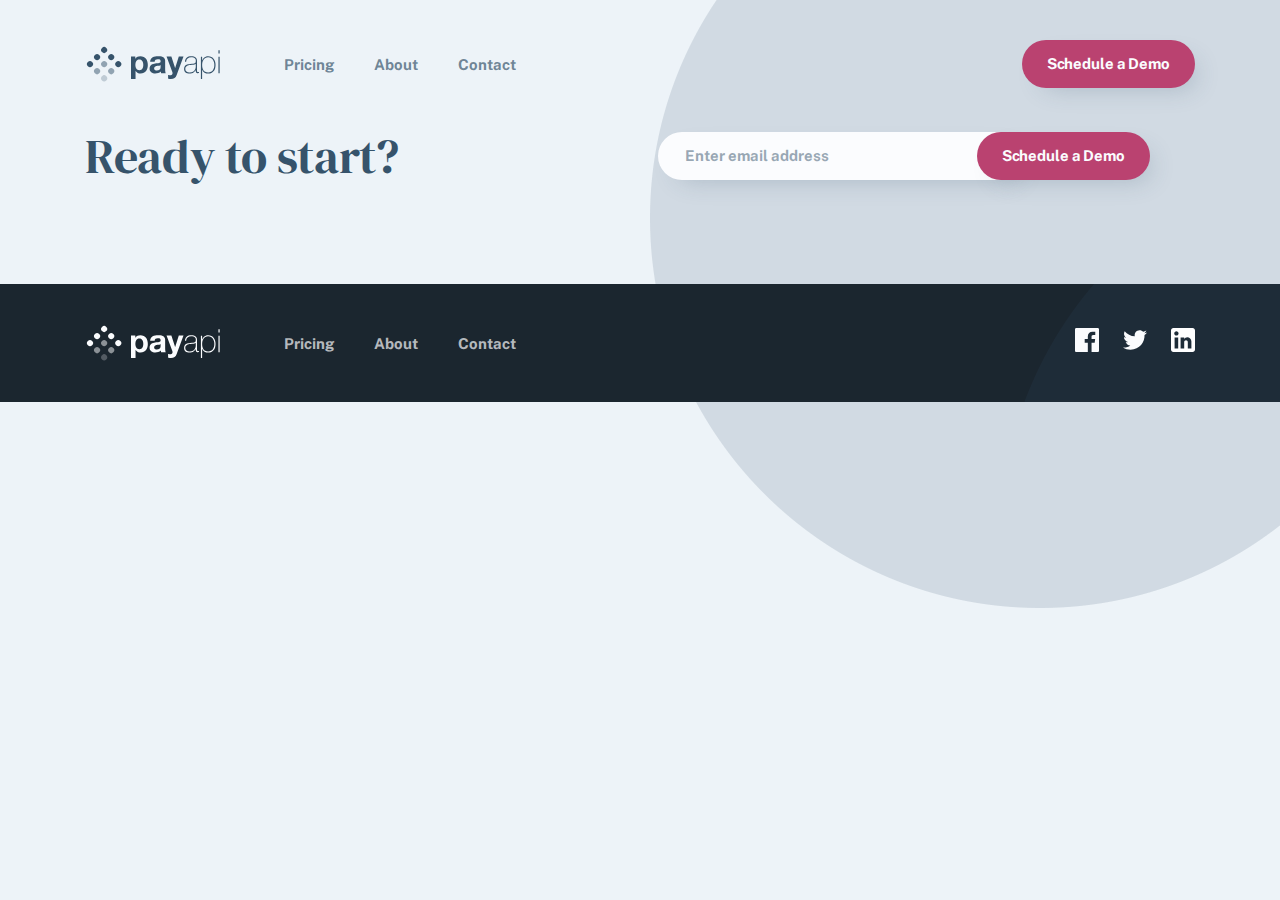
==== contact.html @ 29bf2fbb "add about page" ====
<!DOCTYPE html>
<html lang="en">
<head>
  <meta charset="UTF-8">
  <meta http-equiv="X-UA-Compatible" content="IE=edge">
  <meta name="viewport" content="width=device-width, initial-scale=1.0">
  <title>Payapi</title>
  <link rel="stylesheet" href="./css/main.min.css">
</head>
<body>
  <h1 class="visually-hidden">Payapi</h1>
  <!-- site header -->
  <header class="header">
    <div class="container">
      <div class="header__inner">

        <div class="logo-nav">
          <a class="logo" href="./index.html" target="_blank">
            <img class="logo__img" src="./img/logo.svg" alt="Site logo" width="135" height="38">
          </a>

          <nav class="nav">
            <ul class="nav__list">
              <li class="nav__item">
                <a class="nav__link" href="./pricing.html" target="_blank">Pricing</a>
              </li>
              <li class="nav__item">
                <a class="nav__link" href="./about.html" target="_blank">About</a>
              </li>
              <li class="nav__item">
                <a class="nav__link" href="./contact.html" target="_blank">Contact</a>
              </li>
            </ul>
          </nav>
        </div>

        <button class="header__btn btn" type="button">Schedule a Demo</button>
        <button class="header__gamburger">
          <img class="header__gamburger-img" src="./img/gamburger.svg" alt="Gambueger" width="28" height="17">
        </button>

      </div>
    </div>
  </header>
  <!-- /site header end- -->

  <main>

    <!-- -ready section -->
    <section class="ready">
      <div class="container">
        <div class="ready__inner">
          <h3 class="ready__heading">Ready to start?</h3>

          <form class="form" action="https://echo.htmlacademy.ru" method="post">
            <label class="form__label" for="mail">
              <input class="form__input" type="email" id="mail" name="email" placeholder="Enter email address" required>
            </label>

            <button class="form__btn btn" type="submit">Schedule a Demo</button>
          </form>
        </div>
      </div>
    </section>
    <!-- /ready section end -->
  </main>

  <!-- site footer -->
  <footer class="footer">
    <div class="container">
      <div class="footer__inner">

        <div class="footer__logo-nav logo-nav">
          <a class="logo" href="./index.html" target="_blank">
            <img class="footer__logo-img logo__img" src="./img/footer-logo.svg" alt="Site logo" width="135" height="38">
          </a>

          <nav class="footer__nav nav">
            <ul class="footer__nav-list nav__list">
              <li class="nav__item">
                <a class="footer__nav-link nav__link" href="./pricing.html" target="_blank">Pricing</a>
              </li>
              <li class="nav__item">
                <a class="footer__nav-link nav__link" href="./about.html" target="_blank">About</a>
              </li>
              <li class="nav__item">
                <a class="footer__nav-link nav__link" href="./contact.html" target="_blank">Contact</a>
              </li>
            </ul>
          </nav>
        </div>

        <ul class="footer__icon-list">
          <li class="footer__icon-item">
            <a class="footer__icon-link" href="https://www.facebook.com">
              <svg class="footer__icon-img" width="24" height="24" viewBox="0 0 24 24" fill="none" xmlns="http://www.w3.org/2000/svg">
                <path id="share" d="M22.675 0H1.325C0.593 0 0 0.593 0 1.325V22.676C0 23.407 0.593 24 1.325 24H12.82V14.706H9.692V11.084H12.82V8.413C12.82 5.313 14.713 3.625 17.479 3.625C18.804 3.625 19.942 3.724 20.274 3.768V7.008L18.356 7.009C16.852 7.009 16.561 7.724 16.561 8.772V11.085H20.148L19.681 14.707H16.561V24H22.677C23.407 24 24 23.407 24 22.675V1.325C24 0.593 23.407 0 22.675 0Z" fill="#FBFCFE"/>
                </svg>
            </a>
          </li>
          <li class="footer__icon-item">
            <a class="footer__icon-link" href="https://www.twitter.com">
              <svg class="footer__icon-img" width="24" height="20" viewBox="0 0 24 20" fill="none" xmlns="http://www.w3.org/2000/svg">
                <path id="Path" d="M24 2.55705C23.117 2.94905 22.168 3.21305 21.172 3.33205C22.189 2.72305 22.97 1.75805 23.337 0.608047C22.386 1.17205 21.332 1.58205 20.21 1.80305C19.313 0.846047 18.032 0.248047 16.616 0.248047C13.437 0.248047 11.101 3.21405 11.819 6.29305C7.728 6.08805 4.1 4.12805 1.671 1.14905C0.381 3.36205 1.002 6.25705 3.194 7.72305C2.388 7.69705 1.628 7.47605 0.965 7.10705C0.911 9.38805 2.546 11.522 4.914 11.997C4.221 12.185 3.462 12.229 2.69 12.081C3.316 14.037 5.134 15.46 7.29 15.5C5.22 17.123 2.612 17.848 0 17.54C2.179 18.937 4.768 19.752 7.548 19.752C16.69 19.752 21.855 12.031 21.543 5.10605C22.505 4.41105 23.34 3.54405 24 2.55705Z" fill="#FBFCFE"/>
                </svg>
            </a>
          </li>
          <li class="footer__icon-item">
            <a class="footer__icon-link" href="https://www.linkedin.com">
              <svg class="footer__icon-img" width="24" height="24" viewBox="0 0 24 24" fill="none" xmlns="http://www.w3.org/2000/svg">
                <path id="Shape" fill-rule="evenodd" clip-rule="evenodd" d="M2.4 0H21.6C22.92 0 24 1.08 24 2.4V21.6C24 22.92 22.92 24 21.6 24H2.4C1.08 24 0 22.92 0 21.6V2.4C0 1.08 1.08 0 2.4 0ZM3.6 20.4H7.2V9.6H3.6V20.4ZM5.4 7.56C4.2 7.56 3.24 6.6 3.24 5.4C3.24 4.2 4.2 3.24 5.4 3.24C6.6 3.24 7.56 4.2 7.56 5.4C7.56 6.6 6.6 7.56 5.4 7.56ZM16.8 20.4H20.4V13.56C20.4 11.28 18.48 9.36 16.2 9.36C15.12 9.36 13.8 10.08 13.2 11.04V9.6H9.6V20.4H13.2V14.04C13.2 13.08 14.04 12.24 15 12.24C15.96 12.24 16.8 13.08 16.8 14.04V20.4Z" fill="white"/>
                </svg>
            </a>
          </li>
        </ul>
      </div>
    </div>
  </footer>
  <!-- /site footer end -->
</body>
</html>
---- css/main.min.css ----
/*! normalize.css v8.0.1 | MIT License | github.com/necolas/normalize.css */html{line-height:1.15;-webkit-text-size-adjust:100%}body{margin:0}main{display:block}h1{font-size:2em;margin:0.67em 0}hr{-webkit-box-sizing:content-box;box-sizing:content-box;height:0;overflow:visible}pre{font-family:monospace, monospace;font-size:1em}a{background-color:transparent}abbr[title]{border-bottom:none;text-decoration:underline;-webkit-text-decoration:underline dotted;text-decoration:underline dotted}b,strong{font-weight:bolder}code,kbd,samp{font-family:monospace, monospace;font-size:1em}small{font-size:80%}sub,sup{font-size:75%;line-height:0;position:relative;vertical-align:baseline}sub{bottom:-0.25em}sup{top:-0.5em}img{border-style:none}button,input,optgroup,select,textarea{font-family:inherit;font-size:100%;line-height:1.15;margin:0}button,input{overflow:visible}button,select{text-transform:none}button,[type="button"],[type="reset"],[type="submit"]{-webkit-appearance:button}button::-moz-focus-inner,[type="button"]::-moz-focus-inner,[type="reset"]::-moz-focus-inner,[type="submit"]::-moz-focus-inner{border-style:none;padding:0}button:-moz-focusring,[type="button"]:-moz-focusring,[type="reset"]:-moz-focusring,[type="submit"]:-moz-focusring{outline:1px dotted ButtonText}fieldset{padding:0.35em 0.75em 0.625em}legend{-webkit-box-sizing:border-box;box-sizing:border-box;color:inherit;display:table;max-width:100%;padding:0;white-space:normal}progress{vertical-align:baseline}textarea{overflow:auto}[type="checkbox"],[type="radio"]{-webkit-box-sizing:border-box;box-sizing:border-box;padding:0}[type="number"]::-webkit-inner-spin-button,[type="number"]::-webkit-outer-spin-button{height:auto}[type="search"]{-webkit-appearance:textfield;outline-offset:-2px}[type="search"]::-webkit-search-decoration{-webkit-appearance:none}::-webkit-file-upload-button{-webkit-appearance:button;font:inherit}details{display:block}summary{display:list-item}template{display:none}[hidden]{display:none}html{-webkit-box-sizing:border-box;box-sizing:border-box;height:100%;scroll-behavior:smooth}*,*::before,*::after{-webkit-box-sizing:inherit;box-sizing:inherit}body{display:-webkit-box;display:-ms-flexbox;display:flex;-webkit-box-orient:vertical;-webkit-box-direction:normal;-ms-flex-direction:column;flex-direction:column;height:100%;margin:0;padding:0;font-family:"DM Serif Display", sans-serif;font-size:16px;line-height:1.5}img{max-width:100%;height:auto}@font-face{font-family:"DM Serif Display";font-style:normal;font-weight:400;font-display:swap;src:url("../fonts/dm-serif-display-v9-latin-regular.woff2") format("woff2"),url("../fonts/dm-serif-display-v9-latin-regular.woff") format("woff")}@font-face{font-family:"Public Sans";font-style:normal;font-weight:400;font-display:swap;src:url("../fonts/public-sans-v11-latin-regular.woff2") format("woff2"),url("../fonts/public-sans-v11-latin-regular.woff") format("woff")}@font-face{font-family:"Public Sans";font-style:normal;font-weight:700;font-display:swap;src:url("../fonts/public-sans-v11-latin-700.woff2") format("woff2"),url("../fonts/public-sans-v11-latin-700.woff") format("woff")}.container{max-width:1150px;padding-left:20px;padding-right:20px;margin-left:auto;margin-right:auto}.visually-hidden{position:absolute;white-space:nowrap;width:1px;height:1px;overflow:hidden;border:0;padding:0;clip:rect(0 0 0 0);-webkit-clip-path:inset(50%);clip-path:inset(50%);margin:-1px}body{background-image:url("../../img/body-bg.png");background-repeat:no-repeat;background-size:780px 780px;background-position:left calc(50% + 400px) top -172px;background-color:#edf3f8}@media only screen and (max-width: 800px){body{background-size:949px 949px;background-position:center top -665px}}@media only screen and (max-width: 450px){body{background-size:780px 780px;background-position:center top -550px}}.logo{display:inline-block;text-decoration:none}.logo__img{width:135px;height:38px;display:block}.header__inner{padding-top:40px;padding-bottom:40px;display:-webkit-box;display:-ms-flexbox;display:flex;-webkit-box-align:center;-ms-flex-align:center;align-items:center;-webkit-box-pack:justify;-ms-flex-pack:justify;justify-content:space-between}.logo-nav{display:-webkit-box;display:-ms-flexbox;display:flex;-webkit-box-align:center;-ms-flex-align:center;align-items:center;-webkit-box-pack:justify;-ms-flex-pack:justify;justify-content:space-between}.header__gamburger{display:none;background-color:transparent;border:none}.header__gamburger-img{width:28px;height:17px}@media only screen and (max-width: 650px){.header__gamburger{display:block}}.nav{margin-left:64px}.nav__list{margin:0;padding:0;list-style-type:none;display:-webkit-box;display:-ms-flexbox;display:flex;-webkit-box-align:center;-ms-flex-align:center;align-items:center;-webkit-box-pack:justify;-ms-flex-pack:justify;justify-content:space-between}.nav__item ~ .nav__item{margin-left:40px}.nav__link{text-decoration:none;font-family:'Public Sans';font-weight:700;font-size:15px;line-height:18px;color:rgba(54,83,107,0.7)}.nav__link:hover{color:#36536b}.nav__link:active{color:rgba(54,83,107,0.5)}.footer__logo-img{color:#fbfcfe}.footer__nav-link{color:rgba(251,252,254,0.7)}.footer__nav-link:hover{color:#fbfcfe}.footer__nav-link:active{color:rgba(251,252,254,0.5)}@media only screen and (max-width: 650px){.nav{display:none}.footer__nav{display:block}.header__btn{display:none}}@media only screen and (max-width: 500px){.footer__logo-nav{-webkit-box-orient:vertical;-webkit-box-direction:normal;-ms-flex-direction:column;flex-direction:column;text-align:center}.footer__nav{margin-left:0}.footer__nav-list{margin-top:40px;-webkit-box-orient:vertical;-webkit-box-direction:normal;-ms-flex-direction:column;flex-direction:column;text-align:center}.nav__item ~ .nav__item{margin-left:0;margin-top:31px}}.btn{padding:15px 25px;font-family:'Public Sans';font-weight:700;font-size:15px;line-height:18px;letter-spacing:-0.115385px;color:#fbfcfe;background-color:#ba4270;-webkit-box-shadow:10px 10px 25px -10px rgba(54,83,107,0.25);box-shadow:10px 10px 25px -10px rgba(54,83,107,0.25);border:none;border-radius:24px}.btn:hover{background-color:#da6d97}.btn:active{background-color:#ba4270;opacity:0.5}.form__input{padding:15px 27px;padding-right:158px;font-family:"Public Sans";font-weight:700;font-size:15px;line-height:18px;color:rgba(54,83,107,0.5);background-color:#fbfcfe;-webkit-box-shadow:10px 10px 25px -10px rgba(54,83,107,0.25);box-shadow:10px 10px 25px -10px rgba(54,83,107,0.25);border:none;border-radius:24px;outline:none}.form__btn{position:relative;left:-45px}.form__input::-webkit-input-placeholder{color:rgba(54,83,107,0.5)}.form__input:-ms-input-placeholder{color:rgba(54,83,107,0.5)}.form__input::-ms-input-placeholder{color:rgba(54,83,107,0.5)}.form__input::placeholder{color:rgba(54,83,107,0.5)}@media only screen and (max-width: 600px){.form__input{display:block;margin-left:auto;margin-right:auto}.form__btn{position:static;margin-top:16px;padding:15px 117px}}@media only screen and (max-width: 400px){.form__input{padding-right:80px}.form__btn{padding:15px 75px}}.hero__inner{padding-top:60px;padding-bottom:60px;display:-webkit-box;display:-ms-flexbox;display:flex;-webkit-box-align:center;-ms-flex-align:center;align-items:center;-webkit-box-pack:justify;-ms-flex-pack:justify;justify-content:space-between}.hero__heading{width:545px;margin:0;margin-bottom:37px;font-weight:400;font-size:72px;line-height:72px;letter-spacing:-0.553846px;color:#36536b}.hero__text{margin:0;margin-top:16px;margin-left:25px;font-family:'Public Sans';font-size:15px;line-height:18px;color:#6c8294}.hero__text-link{font-family:'Public Sans';font-weight:700;font-size:15px;line-height:18px;color:#6c8294;text-decoration:none}.hero__img{width:263px;height:500px;margin-right:90px;border-radius:35px}@media only screen and (max-width: 950px){.hero__heading{width:530px}.hero__img{margin-right:0}}@media only screen and (max-width: 850px){.hero__inner{-webkit-box-orient:vertical;-webkit-box-direction:reverse;-ms-flex-direction:column-reverse;flex-direction:column-reverse;text-align:center}.hero__heading{width:573px;margin-top:65px;font-size:48px;line-height:56px;letter-spacing:-0.369231px;text-align:center}.hero__text{margin-left:0}.hero__img{width:160px;height:300px;border-radius:20px}}@media only screen and (max-width: 600px){.hero__heading{width:327px;margin-left:auto;margin-right:auto;margin-top:65px;font-size:32px;line-height:36px;letter-spacing:-0.246154px}}@media only screen and (max-width: 400px){.hero__heading{width:280px}.hero__img{width:127px;height:240px;border-radius:15px}}.about{background-image:url("../../img/about.png");background-repeat:no-repeat;background-size:780px 780px;background-position:left calc(50% - 530px) top -360px;background-color:#1b262f}.about__inner{padding-top:100px;padding-bottom:100px;display:-webkit-box;display:-ms-flexbox;display:flex;-webkit-box-align:center;-ms-flex-align:center;align-items:center;-webkit-box-pack:justify;-ms-flex-pack:justify;justify-content:space-between}.about__content{width:40%}.about__heading{margin:0;margin-bottom:24px;font-weight:400;font-size:48px;line-height:56px;letter-spacing:-0.369231px;color:#fbfcfe}.about__text{margin:0;margin-bottom:32px;font-family:"Public Sans";font-size:15px;line-height:28px;color:rgba(251,252,254,0.7)}.about__link{padding:15px 32px;font-family:"Public Sans";font-weight:700;font-size:15px;line-height:18px;letter-spacing:-0.115385px;color:#fbfcfe;border:1px solid #fbfcfe;border-radius:24px;text-align:center;text-decoration:none}.about__link:hover{color:#1b262f;background-color:#fff}.about__link:active{color:#fbfcfe;background-color:transparent;opacity:0.5}.about__list{width:55%;margin:0;padding:0;list-style-type:none;display:-webkit-box;display:-ms-flexbox;display:flex;-ms-flex-wrap:wrap;flex-wrap:wrap;-webkit-box-align:center;-ms-flex-align:center;align-items:center}.about__item{margin-bottom:40px}.about__item:nth-child(2){margin-left:50px;margin-right:50px}.about__item:nth-child(4){margin-bottom:0}.about__item:nth-child(5){margin-left:75px;margin-right:75px;margin-bottom:0}.about__item:nth-child(6){margin-bottom:0}.about__item-link{text-decoration:none}.about__item-img{width:auto;height:100%;display:block}@media only screen and (max-width: 980px){.about__item{width:25%}.about__item:nth-child(2){margin-left:30px;margin-right:30px}.about__item:nth-child(5){margin-left:40px;margin-right:40px}}@media only screen and (max-width: 800px){.about__inner{-webkit-box-orient:vertical;-webkit-box-direction:reverse;-ms-flex-direction:column-reverse;flex-direction:column-reverse;text-align:center}.about__content{width:75%}.about__list{width:85%;margin-bottom:64px;text-align:center}}@media only screen and (max-width: 500px){.about__heading{font-size:32px;line-height:36px;letter-spacing:-0.246154px}.about__list{margin-left:70px}.about__item:nth-child(4){margin-bottom:40px}.about__item:nth-child(1){margin-right:51px}.about__item:nth-child(2){margin-left:0;margin-right:0}.about__item:nth-child(3){margin-right:56px}.about__item:nth-child(5){margin-left:0;margin-right:70px}}.easy__inner{padding-top:150px;padding-right:90px;display:-webkit-box;display:-ms-flexbox;display:flex;-webkit-box-align:center;-ms-flex-align:center;align-items:center;-webkit-box-pack:justify;-ms-flex-pack:justify;justify-content:space-between}.easy__img{width:445px;height:284px}.easy__content{width:40%}.easy__heading{margin:0;margin-bottom:24px;font-weight:400;font-size:48px;line-height:56px;letter-spacing:-0.369231px;color:#36536b}.easy__text{margin:0;font-family:'Public Sans';font-size:15px;line-height:28px;color:#6C8294}@media only screen and (max-width: 900px){.easy__inner{padding-right:0;-webkit-box-orient:vertical;-webkit-box-direction:normal;-ms-flex-direction:column;flex-direction:column;text-align:center}.easy__content{width:80%;margin-top:48px;text-align:center}}@media only screen and (max-width: 550px){.easy__img{width:410px;height:250px}.easy__content{width:90%}.easy__heading{font-size:36px;line-height:36px}}@media only screen and (max-width: 400px){.easy__img{width:300px;height:190px}}.simple{background-image:url(../../img/simple-bg.png);background-repeat:no-repeat;background-size:780px 780px;background-position:left calc(50% + 690px) top}.simple__inner{padding-top:150px;padding-bottom:150px;display:-webkit-box;display:-ms-flexbox;display:flex;-webkit-box-align:center;-ms-flex-align:center;align-items:center;-webkit-box-pack:justify;-ms-flex-pack:justify;justify-content:space-between}.simple__content{width:40%}.simple__heading{margin:0;margin-bottom:24px;font-weight:400;font-size:48px;line-height:56px;letter-spacing:-0.369231px;color:#36536b}.simple__text{margin:0;font-family:'Public Sans';font-size:15px;line-height:28px;color:#6c8294}.simple__img-group{width:50%;display:-webkit-box;display:-ms-flexbox;display:flex;-webkit-box-align:center;-ms-flex-align:center;align-items:center;-webkit-box-pack:justify;-ms-flex-pack:justify;justify-content:space-between}.simple__img{width:245px;height:500px;border-radius:32px}@media only screen and (max-width: 1020px){.simple__img{width:215px;height:460px}}@media only screen and (max-width: 900px){.simple__inner{-webkit-box-orient:vertical;-webkit-box-direction:reverse;-ms-flex-direction:column-reverse;flex-direction:column-reverse;text-align:center}.simple__img-group{width:80%;-ms-flex-pack:distribute;justify-content:space-around}.simple__content{width:575px;margin-top:48px}}@media only screen and (max-width: 770px){.simple{background-image:none}.simple__img-group{width:365px;-webkit-box-pack:justify;-ms-flex-pack:justify;justify-content:space-between}.simple__img{width:168px;height:320px;border-radius:25px}.simple__content{width:475px}}@media only screen and (max-width: 500px){.simple__img-group{width:328px}.simple__img{width:152px;height:290px;border-radius:22px}.simple__content{width:328px}.simple__heading{font-size:36px;line-height:36px;letter-spacing:-0.276923px}}@media only screen and (max-width: 380px){.simple__img-group{width:290px}.simple__img{width:142px;height:280px;border-radius:22px}.simple__content{width:290px}}.info__inner{padding-bottom:100px;text-align:center}.info__list{margin:0;padding:0;list-style-type:none;display:-webkit-box;display:-ms-flexbox;display:flex;-webkit-box-align:center;-ms-flex-align:center;align-items:center;-webkit-box-pack:justify;-ms-flex-pack:justify;justify-content:space-between}.info__item{position:relative;width:30%}.info__heading{margin:0;margin-bottom:16px;font-family:'Public Sans';font-weight:700;font-size:18px;line-height:25px;letter-spacing:-0.138462px;color:#36536B}.personal::before{width:106px;height:106px;margin-bottom:32px;position:relative;left:calc(50% - 58px);top:0;display:block;background-image:url("../../img/personal.png");background-repeat:no-repeat;background-size:106px 106px;content:" "}.banking::before{width:106px;height:106px;margin-bottom:32px;position:relative;left:calc(50% - 58px);top:0;display:block;background-image:url("../../img/banking.png");background-repeat:no-repeat;background-size:106px 106px;content:" "}.consumer::before{width:106px;height:106px;margin-bottom:32px;position:relative;left:calc(50% - 58px);top:0;display:block;background-image:url("../../img/consumer.png");background-repeat:no-repeat;background-size:106px 106px;content:" "}.info__text{margin:0;font-family:'Public Sans';font-size:15px;line-height:25px;letter-spacing:-0.115385px;color:#6C8294}@media only screen and (max-width: 680px){.info__list{-webkit-box-orient:vertical;-webkit-box-direction:normal;-ms-flex-direction:column;flex-direction:column;text-align:center}.info__item{width:90%;margin-bottom:48px}}.ready__inner{margin-bottom:100px;display:-webkit-box;display:-ms-flexbox;display:flex;-webkit-box-align:center;-ms-flex-align:center;align-items:center;-webkit-box-pack:justify;-ms-flex-pack:justify;justify-content:space-between}.ready__heading{margin:0;font-weight:400;font-size:48px;line-height:56px;letter-spacing:-0.369231px;color:#36536b}@media only screen and (max-width: 920px){.ready__inner{-webkit-box-orient:vertical;-webkit-box-direction:normal;-ms-flex-direction:column;flex-direction:column;text-align:center}.ready__heading{margin-bottom:40px}}@media only screen and (max-width: 480px){.ready__heading{font-size:32px;line-height:36px;letter-spacing:-0.246154px}}.footer{background-image:url("../../img/about.png");background-repeat:no-repeat;background-size:780px 780px;background-position:left calc(50% + 750px) top -136px;background-color:#1b262f}.footer__inner{padding-top:40px;padding-bottom:40px;display:-webkit-box;display:-ms-flexbox;display:flex;-webkit-box-align:center;-ms-flex-align:center;align-items:center;-webkit-box-pack:justify;-ms-flex-pack:justify;justify-content:space-between}.footer__icon-list{margin:0;padding:0;list-style-type:none;display:-webkit-box;display:-ms-flexbox;display:flex;-webkit-box-align:center;-ms-flex-align:center;align-items:center}.footer__icon-item ~ .footer__icon-item{margin-left:24px}.footer__icon-link{display:inline-block;text-decoration:none}.footer__icon-img{display:block;width:24px;height:100%}.footer__icon-item:hover .footer__icon-img{-webkit-filter:invert(64%) sepia(57%) saturate(1324%) hue-rotate(296deg) brightness(90%) contrast(88%);filter:invert(64%) sepia(57%) saturate(1324%) hue-rotate(296deg) brightness(90%) contrast(88%)}@media only screen and (max-width: 650px){.footer{background-position:center top 150px}.footer__inner{-webkit-box-orient:vertical;-webkit-box-direction:normal;-ms-flex-direction:column;flex-direction:column;text-align:center}.footer__icon-list{margin-top:50px}}.pricing__inner{padding-top:100px;padding-bottom:100px}.pricing__heading{margin:0;margin-bottom:75px;font-weight:400;font-size:56px;line-height:56px;letter-spacing:-0.430769px;color:#36536b}.pricing__list{margin:0;padding:0;list-style-type:none;display:-webkit-box;display:-ms-flexbox;display:flex;-webkit-box-align:center;-ms-flex-align:center;align-items:center;-webkit-box-pack:justify;-ms-flex-pack:justify;justify-content:space-between}.pricing__item ~ .pricing__item{margin-left:30px}.item__heading{margin:0;margin-bottom:16px;font-weight:400;font-size:32px;line-height:40px;letter-spacing:-0.246154px;color:#ba4270}.item__text{margin:0;margin-bottom:8px;font-family:'Public Sans';font-size:15px;line-height:28px;color:#6c8294}.item__cost{margin:0;margin-bottom:24px;font-size:56px;line-height:72px;letter-spacing:-0.430769px;color:#36536b}.item__list{margin:0;padding:0;list-style-type:none;padding-top:24px;padding-bottom:24px;padding-left:24px;border-top:1px solid rgba(54,83,107,0.25);border-bottom:1px solid rgba(54,83,107,0.25)}.item__item{margin-top:8px;display:-webkit-box;display:-ms-flexbox;display:flex}.item__info{position:relative;margin:0;font-family:'Public Sans';font-style:normal;font-weight:400;font-size:16px;line-height:28px;color:rgba(54,83,107,0.5)}.check{color:#36536b}.check::before{position:absolute;left:-24px;top:8px;width:12px;height:12px;display:inline-block;background-image:url(../../img/check.png);background-repeat:no-repeat;background-size:auto;content:" "}.item__btn{margin-top:40px;padding:15px 28px;font-family:'Public Sans';font-weight:700;font-size:15px;line-height:18px;letter-spacing:-0.115385px;color:#36536b;background-color:transparent;border:1px solid #36536b;border-radius:24px;cursor:pointer}.item__btn:hover{color:#fbfcfe;background-color:#36536b;border:1px solid #36536b}.item__btn:active{opacity:0.7}@media only screen and (max-width: 850px){.pricing__inner{padding-top:90px;padding-bottom:90px;text-align:center}.pricing__heading{font-size:48px;letter-spacing:-0.369231px}.pricing__list{-webkit-box-align:start;-ms-flex-align:start;align-items:start}.pricing__item ~ .pricing__item{margin-left:10px}.item__heading{font-size:24px;letter-spacing:-0.184615px}.item__cost{font-size:48px;letter-spacing:-0.369231px}}@media only screen and (max-width: 670px){.pricing__list{margin-left:auto;margin-right:auto;-webkit-box-orient:vertical;-webkit-box-direction:normal;-ms-flex-direction:column;flex-direction:column;text-align:center}.pricing__item ~ .pricing__item{margin-left:auto}.pricing__item{margin-left:auto;margin-right:auto}.item__heading{margin-bottom:48px}.item__text{margin-bottom:80px}.item__btn{margin-bottom:48px}}@media only screen and (max-width: 400px){.item__item{width:50%;margin-left:auto;margin-right:auto}}.about-hero{background-image:url("../../img/about-hero.png"),url("../../img/body-bg.png");background-repeat:no-repeat;background-size:1140px 500px, 780px 780px;background-position:left calc(50%) top 620px,left calc(50% - 800px) top 480px}.about-hero__inner{padding:100px 15px}.about-hero__heading{width:65%;margin:0;padding-left:100px;font-weight:400;font-size:56px;line-height:56px;letter-spacing:-0.430769px;color:#36536b}.about-hero__content{margin-top:50px;margin-bottom:55px;padding-left:100px;display:-webkit-box;display:-ms-flexbox;display:flex}.content__heading{width:20%;margin:0;margin-right:30px;font-weight:400;font-size:32px;line-height:40px;letter-spacing:-0.246154px;color:#36536b;white-space:nowrap}.content__text{width:70%;margin:0;font-family:'Public Sans';font-size:15px;line-height:28px;color:#6c8294}.about-hero__list{margin:0;margin-top:620px;padding:0;list-style-type:none;display:-webkit-box;display:-ms-flexbox;display:flex;-webkit-box-pack:justify;-ms-flex-pack:justify;justify-content:space-between}.about-hero__item{width:30%;padding-top:16px;padding-bottom:16px;border-top:1px solid rgba(54,83,107,0.25);border-bottom:1px solid rgba(54,83,107,0.25)}.about-hero__info-name{margin:0;font-family:'Public Sans';font-size:16px;line-height:28px;color:rgba(54,83,107,0.7)}.about-hero__info{margin:0;font-weight:400;font-size:56px;line-height:72px;letter-spacing:-0.430769px;color:#BA4270}
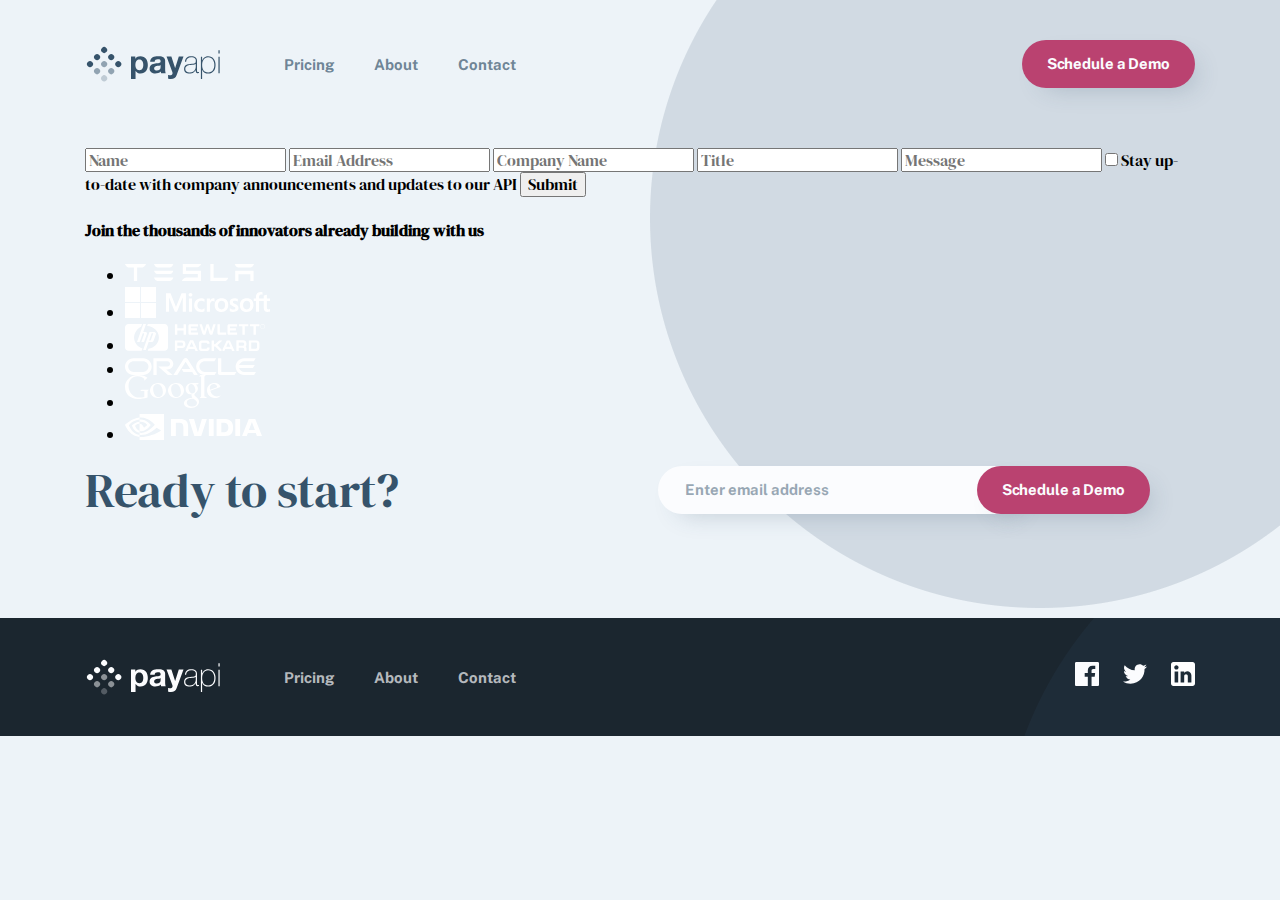
==== commit 51fb281b: "add conatct page" ====
--- a/contact.html
+++ b/contact.html
@@ -45,7 +45,86 @@
   <!-- /site header end- -->
 
   <main>
-
+    <!-- contact-hero section -->
+    <section class="contact-hero">
+      <div class="container">
+        <div class="contact-hero__inner">
+          <h2 class="contact-hero__heading"></h2>
+
+          <form class="site-form" action="https://echo.htmlacademy.ru" method="get">
+            <label class="site-form__label" for="name">
+              <input class="site-form__input" type="text" name="name" id="name" placeholder="Name" required>
+            </label>
+
+            <label class="site-form__label" for="email">
+              <input class="site-form__input" type="email" name="email" id="email" placeholder="Email Address" required>
+            </label>
+
+            <label class="site-form__label" for="company">
+              <input class="site-form__input" type="text" name="company" id="company" placeholder="Company Name">
+            </label>
+
+            <label class="site-form__label" for="title">
+              <input class="site-form__input" type="text" name="title" id="title" placeholder="Title">
+            </label>
+
+            <label class="site-form__label" for="message">
+              <input class="site-form__input" type="text" name="message" id="message" placeholder="Message">
+            </label>
+
+            <label class="site-form__label" for="check">
+              <input class="site-form__input check" type="checkbox" name="check" id="check">
+              Stay up-to-date with company announcements and updates to our API
+            </label>
+
+            <button class="site-form__btn" type="submit">Submit</button>
+          </form>
+
+          <div class="contact-hero__content">
+            <h4 class="contact-hero__content-heading">Join the thousands of innovators already building with us</h4>
+
+            <ul class="contact-hero__list">
+              <li class="contact-hero__item">
+                <a class="contact-hero__item-link" href="https://www.tesla.com" target="_blank">
+                  <img class="contact-hero__item-img" src="./img/tesla.svg" alt="Tesla" width="129" height="17">
+                </a>
+              </li>
+              
+              <li class="contact-hero__item">
+                <a class="contact-hero__item-link" href="https://www.microsoft.com" target="_blank">
+                  <img class="contact-hero__item-img" src="./img/microsoft.svg" alt="Microsoft" width="145" height="31">
+                </a>
+              </li>
+  
+              <li class="contact-hero__item">
+                <a class="contact-hero__item-link" href="https://www.hp.com" target="_blank">
+                  <img class="contact-hero__item-img" src="./img/hp.svg" alt="HP" width="140" height="27">
+                </a>
+              </li>
+  
+              <li class="about__item">
+                <a class="about__item-link" href="https://www.oracle.com" target="_blank">
+                  <img class="about__item-img" src="./img/oracle.svg" alt="Oracle" width="131" height="17">
+                </a>
+              </li>
+  
+              <li class="contact-hero__item">
+                <a class="contact-hero__item-link" href="https://www.google.com" target="_blank">
+                  <img class="contact-hero__item-img" src="./img/google.svg" alt="Google" width="96" height="33">
+                </a>
+              </li>
+  
+              <li class="contact-hero__item">
+                <a class="contact-hero__item-link" href="https://www.nvidia.ru" target="_blank">
+                  <img class="contact-hero__item-img" src="./img/nvidia.svg" alt="Nvidia" width="137" height="26">
+                </a>
+              </li>
+            </ul>
+          </div>
+        </div>
+      </div>
+    </section>
+    <!-- /contact-hero section end -->
     <!-- -ready section -->
     <section class="ready">
       <div class="container">
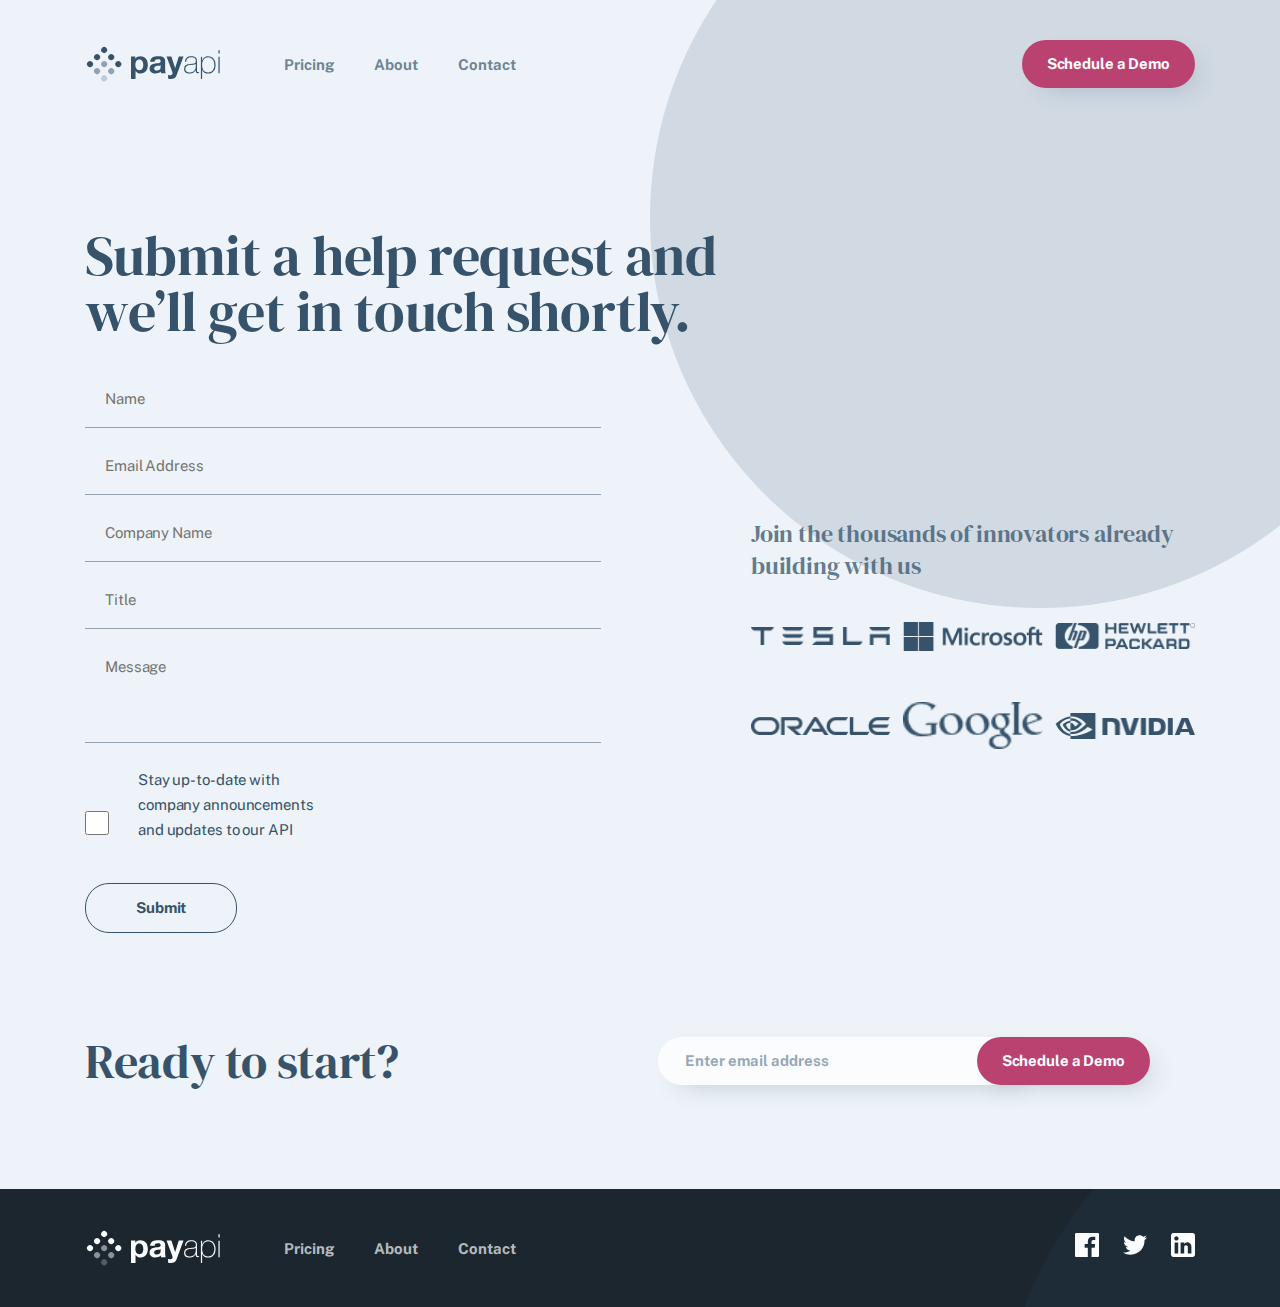
==== commit 6de25903: "add contact-hero section styles with responsive" ====
--- a/contact.html
+++ b/contact.html
@@ -49,82 +49,76 @@
     <section class="contact-hero">
       <div class="container">
         <div class="contact-hero__inner">
-          <h2 class="contact-hero__heading"></h2>
+          <h2 class="contact-hero__heading">Submit a help request and we’ll get in touch shortly.</h2>
 
-          <form class="site-form" action="https://echo.htmlacademy.ru" method="get">
-            <label class="site-form__label" for="name">
-              <input class="site-form__input" type="text" name="name" id="name" placeholder="Name" required>
-            </label>
+          <div class="contact-hero__form-content">
+            <form class="site-form" action="https://echo.htmlacademy.ru" method="get">
+              <label class="site-form__label" for="name">
+                <input class="site-form__input" type="text" name="name" id="name" placeholder="Name" required>
+              </label>
+              <label class="site-form__label" for="email">
+                <input class="site-form__input" type="email" name="email" id="email" placeholder="Email Address" required>
+              </label>
+              <label class="site-form__label" for="company">
+                <input class="site-form__input" type="text" name="company" id="company" placeholder="Company Name">
+              </label>
+              <label class="site-form__label" for="title">
+                <input class="site-form__input" type="text" name="title" id="title" placeholder="Title">
+              </label>
+              <label class="site-form__label" for="message">
+                <input class="site-form__input massage" type="text" name="message" id="message" placeholder="Message">
+              </label>
+              <div class="site-form__check-box">
+                <input class="site-form__input check" type="checkbox" name="check" id="check">
+                <label class="site-form__label check-text" for="check">
+                  Stay up-to-date with company announcements and updates to our API
+                </label>
+              </div>
+              <button class="site-form__btn" type="submit">Submit</button>
+            </form>
 
-            <label class="site-form__label" for="email">
-              <input class="site-form__input" type="email" name="email" id="email" placeholder="Email Address" required>
-            </label>
-
-            <label class="site-form__label" for="company">
-              <input class="site-form__input" type="text" name="company" id="company" placeholder="Company Name">
-            </label>
-
-            <label class="site-form__label" for="title">
-              <input class="site-form__input" type="text" name="title" id="title" placeholder="Title">
-            </label>
-
-            <label class="site-form__label" for="message">
-              <input class="site-form__input" type="text" name="message" id="message" placeholder="Message">
-            </label>
-
-            <label class="site-form__label" for="check">
-              <input class="site-form__input check" type="checkbox" name="check" id="check">
-              Stay up-to-date with company announcements and updates to our API
-            </label>
-
-            <button class="site-form__btn" type="submit">Submit</button>
-          </form>
-
-          <div class="contact-hero__content">
-            <h4 class="contact-hero__content-heading">Join the thousands of innovators already building with us</h4>
-
-            <ul class="contact-hero__list">
-              <li class="contact-hero__item">
-                <a class="contact-hero__item-link" href="https://www.tesla.com" target="_blank">
-                  <img class="contact-hero__item-img" src="./img/tesla.svg" alt="Tesla" width="129" height="17">
-                </a>
-              </li>
-              
-              <li class="contact-hero__item">
-                <a class="contact-hero__item-link" href="https://www.microsoft.com" target="_blank">
-                  <img class="contact-hero__item-img" src="./img/microsoft.svg" alt="Microsoft" width="145" height="31">
-                </a>
-              </li>
-  
-              <li class="contact-hero__item">
-                <a class="contact-hero__item-link" href="https://www.hp.com" target="_blank">
-                  <img class="contact-hero__item-img" src="./img/hp.svg" alt="HP" width="140" height="27">
-                </a>
-              </li>
-  
-              <li class="about__item">
-                <a class="about__item-link" href="https://www.oracle.com" target="_blank">
-                  <img class="about__item-img" src="./img/oracle.svg" alt="Oracle" width="131" height="17">
-                </a>
-              </li>
-  
-              <li class="contact-hero__item">
-                <a class="contact-hero__item-link" href="https://www.google.com" target="_blank">
-                  <img class="contact-hero__item-img" src="./img/google.svg" alt="Google" width="96" height="33">
-                </a>
-              </li>
-  
-              <li class="contact-hero__item">
-                <a class="contact-hero__item-link" href="https://www.nvidia.ru" target="_blank">
-                  <img class="contact-hero__item-img" src="./img/nvidia.svg" alt="Nvidia" width="137" height="26">
-                </a>
-              </li>
-            </ul>
+            <div class="contact-hero__content">
+              <h4 class="contact-hero__content-heading">Join the thousands of innovators already building with us</h4>
+              <ul class="contact-hero__list">
+                <li class="contact-hero__item">
+                  <a class="contact-hero__item-link" href="https://www.tesla.com" target="_blank">
+                    <img class="contact-hero__item-img" src="./img/contact-tesla.png" alt="Tesla" width="129" height="17">
+                  </a>
+                </li>
+            
+                <li class="contact-hero__item">
+                  <a class="contact-hero__item-link" href="https://www.microsoft.com" target="_blank">
+                    <img class="contact-hero__item-img" src="./img/contact-microsoft.png" alt="Microsoft" width="145" height="31">
+                  </a>
+                </li>
+                <li class="contact-hero__item">
+                  <a class="contact-hero__item-link" href="https://www.hp.com" target="_blank">
+                    <img class="contact-hero__item-img" src="./img/contact-hp.png" alt="HP" width="140" height="27">
+                  </a>
+                </li>
+                <li class="contact-hero__item">
+                  <a class="contact-hero__item-link" href="https://www.oracle.com" target="_blank">
+                    <img class="contact-hero__item-img" src="./img/contact-oracle.png" alt="Oracle" width="131" height="17">
+                  </a>
+                </li>
+                <li class="contact-hero__item">
+                  <a class="contact-hero__item-link" href="https://www.google.com" target="_blank">
+                    <img class="contact-hero__item-img" src="./img/contact-google.png" alt="Google" width="96" height="33">
+                  </a>
+                </li>
+                <li class="contact-hero__item">
+                  <a class="contact-hero__item-link" href="https://www.nvidia.ru" target="_blank">
+                    <img class="contact-hero__item-img" src="./img/contact-nvidia.png" alt="Nvidia" width="137" height="26">
+                  </a>
+                </li>
+              </ul>
+            </div>
           </div>
         </div>
       </div>
     </section>
     <!-- /contact-hero section end -->
+
     <!-- -ready section -->
     <section class="ready">
       <div class="container">
--- a/css/main.min.css
+++ b/css/main.min.css
@@ -1 +1 @@
-/*! normalize.css v8.0.1 | MIT License | github.com/necolas/normalize.css */html{line-height:1.15;-webkit-text-size-adjust:100%}body{margin:0}main{display:block}h1{font-size:2em;margin:0.67em 0}hr{-webkit-box-sizing:content-box;box-sizing:content-box;height:0;overflow:visible}pre{font-family:monospace, monospace;font-size:1em}a{background-color:transparent}abbr[title]{border-bottom:none;text-decoration:underline;-webkit-text-decoration:underline dotted;text-decoration:underline dotted}b,strong{font-weight:bolder}code,kbd,samp{font-family:monospace, monospace;font-size:1em}small{font-size:80%}sub,sup{font-size:75%;line-height:0;position:relative;vertical-align:baseline}sub{bottom:-0.25em}sup{top:-0.5em}img{border-style:none}button,input,optgroup,select,textarea{font-family:inherit;font-size:100%;line-height:1.15;margin:0}button,input{overflow:visible}button,select{text-transform:none}button,[type="button"],[type="reset"],[type="submit"]{-webkit-appearance:button}button::-moz-focus-inner,[type="button"]::-moz-focus-inner,[type="reset"]::-moz-focus-inner,[type="submit"]::-moz-focus-inner{border-style:none;padding:0}button:-moz-focusring,[type="button"]:-moz-focusring,[type="reset"]:-moz-focusring,[type="submit"]:-moz-focusring{outline:1px dotted ButtonText}fieldset{padding:0.35em 0.75em 0.625em}legend{-webkit-box-sizing:border-box;box-sizing:border-box;color:inherit;display:table;max-width:100%;padding:0;white-space:normal}progress{vertical-align:baseline}textarea{overflow:auto}[type="checkbox"],[type="radio"]{-webkit-box-sizing:border-box;box-sizing:border-box;padding:0}[type="number"]::-webkit-inner-spin-button,[type="number"]::-webkit-outer-spin-button{height:auto}[type="search"]{-webkit-appearance:textfield;outline-offset:-2px}[type="search"]::-webkit-search-decoration{-webkit-appearance:none}::-webkit-file-upload-button{-webkit-appearance:button;font:inherit}details{display:block}summary{display:list-item}template{display:none}[hidden]{display:none}html{-webkit-box-sizing:border-box;box-sizing:border-box;height:100%;scroll-behavior:smooth}*,*::before,*::after{-webkit-box-sizing:inherit;box-sizing:inherit}body{display:-webkit-box;display:-ms-flexbox;display:flex;-webkit-box-orient:vertical;-webkit-box-direction:normal;-ms-flex-direction:column;flex-direction:column;height:100%;margin:0;padding:0;font-family:"DM Serif Display", sans-serif;font-size:16px;line-height:1.5}img{max-width:100%;height:auto}@font-face{font-family:"DM Serif Display";font-style:normal;font-weight:400;font-display:swap;src:url("../fonts/dm-serif-display-v9-latin-regular.woff2") format("woff2"),url("../fonts/dm-serif-display-v9-latin-regular.woff") format("woff")}@font-face{font-family:"Public Sans";font-style:normal;font-weight:400;font-display:swap;src:url("../fonts/public-sans-v11-latin-regular.woff2") format("woff2"),url("../fonts/public-sans-v11-latin-regular.woff") format("woff")}@font-face{font-family:"Public Sans";font-style:normal;font-weight:700;font-display:swap;src:url("../fonts/public-sans-v11-latin-700.woff2") format("woff2"),url("../fonts/public-sans-v11-latin-700.woff") format("woff")}.container{max-width:1150px;padding-left:20px;padding-right:20px;margin-left:auto;margin-right:auto}.visually-hidden{position:absolute;white-space:nowrap;width:1px;height:1px;overflow:hidden;border:0;padding:0;clip:rect(0 0 0 0);-webkit-clip-path:inset(50%);clip-path:inset(50%);margin:-1px}body{background-image:url("../../img/body-bg.png");background-repeat:no-repeat;background-size:780px 780px;background-position:left calc(50% + 400px) top -172px;background-color:#edf3f8}@media only screen and (max-width: 800px){body{background-size:949px 949px;background-position:center top -665px}}@media only screen and (max-width: 450px){body{background-size:780px 780px;background-position:center top -550px}}.logo{display:inline-block;text-decoration:none}.logo__img{width:135px;height:38px;display:block}.header__inner{padding-top:40px;padding-bottom:40px;display:-webkit-box;display:-ms-flexbox;display:flex;-webkit-box-align:center;-ms-flex-align:center;align-items:center;-webkit-box-pack:justify;-ms-flex-pack:justify;justify-content:space-between}.logo-nav{display:-webkit-box;display:-ms-flexbox;display:flex;-webkit-box-align:center;-ms-flex-align:center;align-items:center;-webkit-box-pack:justify;-ms-flex-pack:justify;justify-content:space-between}.header__gamburger{display:none;background-color:transparent;border:none}.header__gamburger-img{width:28px;height:17px}@media only screen and (max-width: 650px){.header__gamburger{display:block}}.nav{margin-left:64px}.nav__list{margin:0;padding:0;list-style-type:none;display:-webkit-box;display:-ms-flexbox;display:flex;-webkit-box-align:center;-ms-flex-align:center;align-items:center;-webkit-box-pack:justify;-ms-flex-pack:justify;justify-content:space-between}.nav__item ~ .nav__item{margin-left:40px}.nav__link{text-decoration:none;font-family:'Public Sans';font-weight:700;font-size:15px;line-height:18px;color:rgba(54,83,107,0.7)}.nav__link:hover{color:#36536b}.nav__link:active{color:rgba(54,83,107,0.5)}.footer__logo-img{color:#fbfcfe}.footer__nav-link{color:rgba(251,252,254,0.7)}.footer__nav-link:hover{color:#fbfcfe}.footer__nav-link:active{color:rgba(251,252,254,0.5)}@media only screen and (max-width: 650px){.nav{display:none}.footer__nav{display:block}.header__btn{display:none}}@media only screen and (max-width: 500px){.footer__logo-nav{-webkit-box-orient:vertical;-webkit-box-direction:normal;-ms-flex-direction:column;flex-direction:column;text-align:center}.footer__nav{margin-left:0}.footer__nav-list{margin-top:40px;-webkit-box-orient:vertical;-webkit-box-direction:normal;-ms-flex-direction:column;flex-direction:column;text-align:center}.nav__item ~ .nav__item{margin-left:0;margin-top:31px}}.btn{padding:15px 25px;font-family:'Public Sans';font-weight:700;font-size:15px;line-height:18px;letter-spacing:-0.115385px;color:#fbfcfe;background-color:#ba4270;-webkit-box-shadow:10px 10px 25px -10px rgba(54,83,107,0.25);box-shadow:10px 10px 25px -10px rgba(54,83,107,0.25);border:none;border-radius:24px}.btn:hover{background-color:#da6d97}.btn:active{background-color:#ba4270;opacity:0.5}.form__input{padding:15px 27px;padding-right:158px;font-family:"Public Sans";font-weight:700;font-size:15px;line-height:18px;color:rgba(54,83,107,0.5);background-color:#fbfcfe;-webkit-box-shadow:10px 10px 25px -10px rgba(54,83,107,0.25);box-shadow:10px 10px 25px -10px rgba(54,83,107,0.25);border:none;border-radius:24px;outline:none}.form__btn{position:relative;left:-45px}.form__input::-webkit-input-placeholder{color:rgba(54,83,107,0.5)}.form__input:-ms-input-placeholder{color:rgba(54,83,107,0.5)}.form__input::-ms-input-placeholder{color:rgba(54,83,107,0.5)}.form__input::placeholder{color:rgba(54,83,107,0.5)}@media only screen and (max-width: 600px){.form__input{display:block;margin-left:auto;margin-right:auto}.form__btn{position:static;margin-top:16px;padding:15px 117px}}@media only screen and (max-width: 400px){.form__input{padding-right:80px}.form__btn{padding:15px 75px}}.hero__inner{padding-top:60px;padding-bottom:60px;display:-webkit-box;display:-ms-flexbox;display:flex;-webkit-box-align:center;-ms-flex-align:center;align-items:center;-webkit-box-pack:justify;-ms-flex-pack:justify;justify-content:space-between}.hero__heading{width:545px;margin:0;margin-bottom:37px;font-weight:400;font-size:72px;line-height:72px;letter-spacing:-0.553846px;color:#36536b}.hero__text{margin:0;margin-top:16px;margin-left:25px;font-family:'Public Sans';font-size:15px;line-height:18px;color:#6c8294}.hero__text-link{font-family:'Public Sans';font-weight:700;font-size:15px;line-height:18px;color:#6c8294;text-decoration:none}.hero__img{width:263px;height:500px;margin-right:90px;border-radius:35px}@media only screen and (max-width: 950px){.hero__heading{width:530px}.hero__img{margin-right:0}}@media only screen and (max-width: 850px){.hero__inner{-webkit-box-orient:vertical;-webkit-box-direction:reverse;-ms-flex-direction:column-reverse;flex-direction:column-reverse;text-align:center}.hero__heading{width:573px;margin-top:65px;font-size:48px;line-height:56px;letter-spacing:-0.369231px;text-align:center}.hero__text{margin-left:0}.hero__img{width:160px;height:300px;border-radius:20px}}@media only screen and (max-width: 600px){.hero__heading{width:327px;margin-left:auto;margin-right:auto;margin-top:65px;font-size:32px;line-height:36px;letter-spacing:-0.246154px}}@media only screen and (max-width: 400px){.hero__heading{width:280px}.hero__img{width:127px;height:240px;border-radius:15px}}.about{background-image:url("../../img/about.png");background-repeat:no-repeat;background-size:780px 780px;background-position:left calc(50% - 530px) top -360px;background-color:#1b262f}.about__inner{padding-top:100px;padding-bottom:100px;display:-webkit-box;display:-ms-flexbox;display:flex;-webkit-box-align:center;-ms-flex-align:center;align-items:center;-webkit-box-pack:justify;-ms-flex-pack:justify;justify-content:space-between}.about__content{width:40%}.about__heading{margin:0;margin-bottom:24px;font-weight:400;font-size:48px;line-height:56px;letter-spacing:-0.369231px;color:#fbfcfe}.about__text{margin:0;margin-bottom:32px;font-family:"Public Sans";font-size:15px;line-height:28px;color:rgba(251,252,254,0.7)}.about__link{padding:15px 32px;font-family:"Public Sans";font-weight:700;font-size:15px;line-height:18px;letter-spacing:-0.115385px;color:#fbfcfe;border:1px solid #fbfcfe;border-radius:24px;text-align:center;text-decoration:none}.about__link:hover{color:#1b262f;background-color:#fff}.about__link:active{color:#fbfcfe;background-color:transparent;opacity:0.5}.about__list{width:55%;margin:0;padding:0;list-style-type:none;display:-webkit-box;display:-ms-flexbox;display:flex;-ms-flex-wrap:wrap;flex-wrap:wrap;-webkit-box-align:center;-ms-flex-align:center;align-items:center}.about__item{margin-bottom:40px}.about__item:nth-child(2){margin-left:50px;margin-right:50px}.about__item:nth-child(4){margin-bottom:0}.about__item:nth-child(5){margin-left:75px;margin-right:75px;margin-bottom:0}.about__item:nth-child(6){margin-bottom:0}.about__item-link{text-decoration:none}.about__item-img{width:auto;height:100%;display:block}@media only screen and (max-width: 980px){.about__item{width:25%}.about__item:nth-child(2){margin-left:30px;margin-right:30px}.about__item:nth-child(5){margin-left:40px;margin-right:40px}}@media only screen and (max-width: 800px){.about__inner{-webkit-box-orient:vertical;-webkit-box-direction:reverse;-ms-flex-direction:column-reverse;flex-direction:column-reverse;text-align:center}.about__content{width:75%}.about__list{width:85%;margin-bottom:64px;text-align:center}}@media only screen and (max-width: 500px){.about__heading{font-size:32px;line-height:36px;letter-spacing:-0.246154px}.about__list{margin-left:70px}.about__item:nth-child(4){margin-bottom:40px}.about__item:nth-child(1){margin-right:51px}.about__item:nth-child(2){margin-left:0;margin-right:0}.about__item:nth-child(3){margin-right:56px}.about__item:nth-child(5){margin-left:0;margin-right:70px}}.easy__inner{padding-top:150px;padding-right:90px;display:-webkit-box;display:-ms-flexbox;display:flex;-webkit-box-align:center;-ms-flex-align:center;align-items:center;-webkit-box-pack:justify;-ms-flex-pack:justify;justify-content:space-between}.easy__img{width:445px;height:284px}.easy__content{width:40%}.easy__heading{margin:0;margin-bottom:24px;font-weight:400;font-size:48px;line-height:56px;letter-spacing:-0.369231px;color:#36536b}.easy__text{margin:0;font-family:'Public Sans';font-size:15px;line-height:28px;color:#6C8294}@media only screen and (max-width: 900px){.easy__inner{padding-right:0;-webkit-box-orient:vertical;-webkit-box-direction:normal;-ms-flex-direction:column;flex-direction:column;text-align:center}.easy__content{width:80%;margin-top:48px;text-align:center}}@media only screen and (max-width: 550px){.easy__img{width:410px;height:250px}.easy__content{width:90%}.easy__heading{font-size:36px;line-height:36px}}@media only screen and (max-width: 400px){.easy__img{width:300px;height:190px}}.simple{background-image:url(../../img/simple-bg.png);background-repeat:no-repeat;background-size:780px 780px;background-position:left calc(50% + 690px) top}.simple__inner{padding-top:150px;padding-bottom:150px;display:-webkit-box;display:-ms-flexbox;display:flex;-webkit-box-align:center;-ms-flex-align:center;align-items:center;-webkit-box-pack:justify;-ms-flex-pack:justify;justify-content:space-between}.simple__content{width:40%}.simple__heading{margin:0;margin-bottom:24px;font-weight:400;font-size:48px;line-height:56px;letter-spacing:-0.369231px;color:#36536b}.simple__text{margin:0;font-family:'Public Sans';font-size:15px;line-height:28px;color:#6c8294}.simple__img-group{width:50%;display:-webkit-box;display:-ms-flexbox;display:flex;-webkit-box-align:center;-ms-flex-align:center;align-items:center;-webkit-box-pack:justify;-ms-flex-pack:justify;justify-content:space-between}.simple__img{width:245px;height:500px;border-radius:32px}@media only screen and (max-width: 1020px){.simple__img{width:215px;height:460px}}@media only screen and (max-width: 900px){.simple__inner{-webkit-box-orient:vertical;-webkit-box-direction:reverse;-ms-flex-direction:column-reverse;flex-direction:column-reverse;text-align:center}.simple__img-group{width:80%;-ms-flex-pack:distribute;justify-content:space-around}.simple__content{width:575px;margin-top:48px}}@media only screen and (max-width: 770px){.simple{background-image:none}.simple__img-group{width:365px;-webkit-box-pack:justify;-ms-flex-pack:justify;justify-content:space-between}.simple__img{width:168px;height:320px;border-radius:25px}.simple__content{width:475px}}@media only screen and (max-width: 500px){.simple__img-group{width:328px}.simple__img{width:152px;height:290px;border-radius:22px}.simple__content{width:328px}.simple__heading{font-size:36px;line-height:36px;letter-spacing:-0.276923px}}@media only screen and (max-width: 380px){.simple__img-group{width:290px}.simple__img{width:142px;height:280px;border-radius:22px}.simple__content{width:290px}}.info__inner{padding-bottom:100px;text-align:center}.info__list{margin:0;padding:0;list-style-type:none;display:-webkit-box;display:-ms-flexbox;display:flex;-webkit-box-align:center;-ms-flex-align:center;align-items:center;-webkit-box-pack:justify;-ms-flex-pack:justify;justify-content:space-between}.info__item{position:relative;width:30%}.info__heading{margin:0;margin-bottom:16px;font-family:'Public Sans';font-weight:700;font-size:18px;line-height:25px;letter-spacing:-0.138462px;color:#36536B}.personal::before{width:106px;height:106px;margin-bottom:32px;position:relative;left:calc(50% - 58px);top:0;display:block;background-image:url("../../img/personal.png");background-repeat:no-repeat;background-size:106px 106px;content:" "}.banking::before{width:106px;height:106px;margin-bottom:32px;position:relative;left:calc(50% - 58px);top:0;display:block;background-image:url("../../img/banking.png");background-repeat:no-repeat;background-size:106px 106px;content:" "}.consumer::before{width:106px;height:106px;margin-bottom:32px;position:relative;left:calc(50% - 58px);top:0;display:block;background-image:url("../../img/consumer.png");background-repeat:no-repeat;background-size:106px 106px;content:" "}.info__text{margin:0;font-family:'Public Sans';font-size:15px;line-height:25px;letter-spacing:-0.115385px;color:#6C8294}@media only screen and (max-width: 680px){.info__list{-webkit-box-orient:vertical;-webkit-box-direction:normal;-ms-flex-direction:column;flex-direction:column;text-align:center}.info__item{width:90%;margin-bottom:48px}}.ready__inner{margin-bottom:100px;display:-webkit-box;display:-ms-flexbox;display:flex;-webkit-box-align:center;-ms-flex-align:center;align-items:center;-webkit-box-pack:justify;-ms-flex-pack:justify;justify-content:space-between}.ready__heading{margin:0;font-weight:400;font-size:48px;line-height:56px;letter-spacing:-0.369231px;color:#36536b}@media only screen and (max-width: 920px){.ready__inner{-webkit-box-orient:vertical;-webkit-box-direction:normal;-ms-flex-direction:column;flex-direction:column;text-align:center}.ready__heading{margin-bottom:40px}}@media only screen and (max-width: 480px){.ready__heading{font-size:32px;line-height:36px;letter-spacing:-0.246154px}}.footer{background-image:url("../../img/about.png");background-repeat:no-repeat;background-size:780px 780px;background-position:left calc(50% + 750px) top -136px;background-color:#1b262f}.footer__inner{padding-top:40px;padding-bottom:40px;display:-webkit-box;display:-ms-flexbox;display:flex;-webkit-box-align:center;-ms-flex-align:center;align-items:center;-webkit-box-pack:justify;-ms-flex-pack:justify;justify-content:space-between}.footer__icon-list{margin:0;padding:0;list-style-type:none;display:-webkit-box;display:-ms-flexbox;display:flex;-webkit-box-align:center;-ms-flex-align:center;align-items:center}.footer__icon-item ~ .footer__icon-item{margin-left:24px}.footer__icon-link{display:inline-block;text-decoration:none}.footer__icon-img{display:block;width:24px;height:100%}.footer__icon-item:hover .footer__icon-img{-webkit-filter:invert(64%) sepia(57%) saturate(1324%) hue-rotate(296deg) brightness(90%) contrast(88%);filter:invert(64%) sepia(57%) saturate(1324%) hue-rotate(296deg) brightness(90%) contrast(88%)}@media only screen and (max-width: 650px){.footer{background-position:center top 150px}.footer__inner{-webkit-box-orient:vertical;-webkit-box-direction:normal;-ms-flex-direction:column;flex-direction:column;text-align:center}.footer__icon-list{margin-top:50px}}.pricing__inner{padding-top:100px;padding-bottom:100px}.pricing__heading{margin:0;margin-bottom:75px;font-weight:400;font-size:56px;line-height:56px;letter-spacing:-0.430769px;color:#36536b}.pricing__list{margin:0;padding:0;list-style-type:none;display:-webkit-box;display:-ms-flexbox;display:flex;-webkit-box-align:center;-ms-flex-align:center;align-items:center;-webkit-box-pack:justify;-ms-flex-pack:justify;justify-content:space-between}.pricing__item ~ .pricing__item{margin-left:30px}.item__heading{margin:0;margin-bottom:16px;font-weight:400;font-size:32px;line-height:40px;letter-spacing:-0.246154px;color:#ba4270}.item__text{margin:0;margin-bottom:8px;font-family:'Public Sans';font-size:15px;line-height:28px;color:#6c8294}.item__cost{margin:0;margin-bottom:24px;font-size:56px;line-height:72px;letter-spacing:-0.430769px;color:#36536b}.item__list{margin:0;padding:0;list-style-type:none;padding-top:24px;padding-bottom:24px;padding-left:24px;border-top:1px solid rgba(54,83,107,0.25);border-bottom:1px solid rgba(54,83,107,0.25)}.item__item{margin-top:8px;display:-webkit-box;display:-ms-flexbox;display:flex}.item__info{position:relative;margin:0;font-family:'Public Sans';font-style:normal;font-weight:400;font-size:16px;line-height:28px;color:rgba(54,83,107,0.5)}.check{color:#36536b}.check::before{position:absolute;left:-24px;top:8px;width:12px;height:12px;display:inline-block;background-image:url(../../img/check.png);background-repeat:no-repeat;background-size:auto;content:" "}.item__btn{margin-top:40px;padding:15px 28px;font-family:'Public Sans';font-weight:700;font-size:15px;line-height:18px;letter-spacing:-0.115385px;color:#36536b;background-color:transparent;border:1px solid #36536b;border-radius:24px;cursor:pointer}.item__btn:hover{color:#fbfcfe;background-color:#36536b;border:1px solid #36536b}.item__btn:active{opacity:0.7}@media only screen and (max-width: 850px){.pricing__inner{padding-top:90px;padding-bottom:90px;text-align:center}.pricing__heading{font-size:48px;letter-spacing:-0.369231px}.pricing__list{-webkit-box-align:start;-ms-flex-align:start;align-items:start}.pricing__item ~ .pricing__item{margin-left:10px}.item__heading{font-size:24px;letter-spacing:-0.184615px}.item__cost{font-size:48px;letter-spacing:-0.369231px}}@media only screen and (max-width: 670px){.pricing__list{margin-left:auto;margin-right:auto;-webkit-box-orient:vertical;-webkit-box-direction:normal;-ms-flex-direction:column;flex-direction:column;text-align:center}.pricing__item ~ .pricing__item{margin-left:auto}.pricing__item{margin-left:auto;margin-right:auto}.item__heading{margin-bottom:48px}.item__text{margin-bottom:80px}.item__btn{margin-bottom:48px}}@media only screen and (max-width: 400px){.item__item{width:50%;margin-left:auto;margin-right:auto}}.about-hero{background-image:url("../../img/about-hero.png"),url("../../img/body-bg.png");background-repeat:no-repeat;background-size:1140px 500px, 780px 780px;background-position:left calc(50%) top 620px,left calc(50% - 800px) top 480px}.about-hero__inner{padding:100px 15px}.about-hero__heading{width:65%;margin:0;padding-left:100px;font-weight:400;font-size:56px;line-height:56px;letter-spacing:-0.430769px;color:#36536b}.about-hero__content{margin-top:50px;margin-bottom:55px;padding-left:100px;display:-webkit-box;display:-ms-flexbox;display:flex}.content__heading{width:20%;margin:0;margin-right:30px;font-weight:400;font-size:32px;line-height:40px;letter-spacing:-0.246154px;color:#36536b;white-space:nowrap}.content__text{width:70%;margin:0;font-family:'Public Sans';font-size:15px;line-height:28px;color:#6c8294}.about-hero__list{margin:0;margin-top:620px;padding:0;list-style-type:none;display:-webkit-box;display:-ms-flexbox;display:flex;-webkit-box-pack:justify;-ms-flex-pack:justify;justify-content:space-between}.about-hero__item{width:30%;padding-top:16px;padding-bottom:16px;border-top:1px solid rgba(54,83,107,0.25);border-bottom:1px solid rgba(54,83,107,0.25)}.about-hero__info-name{margin:0;font-family:'Public Sans';font-size:16px;line-height:28px;color:rgba(54,83,107,0.7)}.about-hero__info{margin:0;font-weight:400;font-size:56px;line-height:72px;letter-spacing:-0.430769px;color:#BA4270}
+/*! normalize.css v8.0.1 | MIT License | github.com/necolas/normalize.css */html{line-height:1.15;-webkit-text-size-adjust:100%}body{margin:0}main{display:block}h1{font-size:2em;margin:0.67em 0}hr{-webkit-box-sizing:content-box;box-sizing:content-box;height:0;overflow:visible}pre{font-family:monospace, monospace;font-size:1em}a{background-color:transparent}abbr[title]{border-bottom:none;text-decoration:underline;-webkit-text-decoration:underline dotted;text-decoration:underline dotted}b,strong{font-weight:bolder}code,kbd,samp{font-family:monospace, monospace;font-size:1em}small{font-size:80%}sub,sup{font-size:75%;line-height:0;position:relative;vertical-align:baseline}sub{bottom:-0.25em}sup{top:-0.5em}img{border-style:none}button,input,optgroup,select,textarea{font-family:inherit;font-size:100%;line-height:1.15;margin:0}button,input{overflow:visible}button,select{text-transform:none}button,[type="button"],[type="reset"],[type="submit"]{-webkit-appearance:button}button::-moz-focus-inner,[type="button"]::-moz-focus-inner,[type="reset"]::-moz-focus-inner,[type="submit"]::-moz-focus-inner{border-style:none;padding:0}button:-moz-focusring,[type="button"]:-moz-focusring,[type="reset"]:-moz-focusring,[type="submit"]:-moz-focusring{outline:1px dotted ButtonText}fieldset{padding:0.35em 0.75em 0.625em}legend{-webkit-box-sizing:border-box;box-sizing:border-box;color:inherit;display:table;max-width:100%;padding:0;white-space:normal}progress{vertical-align:baseline}textarea{overflow:auto}[type="checkbox"],[type="radio"]{-webkit-box-sizing:border-box;box-sizing:border-box;padding:0}[type="number"]::-webkit-inner-spin-button,[type="number"]::-webkit-outer-spin-button{height:auto}[type="search"]{-webkit-appearance:textfield;outline-offset:-2px}[type="search"]::-webkit-search-decoration{-webkit-appearance:none}::-webkit-file-upload-button{-webkit-appearance:button;font:inherit}details{display:block}summary{display:list-item}template{display:none}[hidden]{display:none}html{-webkit-box-sizing:border-box;box-sizing:border-box;height:100%;scroll-behavior:smooth}*,*::before,*::after{-webkit-box-sizing:inherit;box-sizing:inherit}body{display:-webkit-box;display:-ms-flexbox;display:flex;-webkit-box-orient:vertical;-webkit-box-direction:normal;-ms-flex-direction:column;flex-direction:column;height:100%;margin:0;padding:0;font-family:"DM Serif Display", sans-serif;font-size:16px;line-height:1.5}img{max-width:100%;height:auto}@font-face{font-family:"DM Serif Display";font-style:normal;font-weight:400;font-display:swap;src:url("../fonts/dm-serif-display-v9-latin-regular.woff2") format("woff2"),url("../fonts/dm-serif-display-v9-latin-regular.woff") format("woff")}@font-face{font-family:"Public Sans";font-style:normal;font-weight:400;font-display:swap;src:url("../fonts/public-sans-v11-latin-regular.woff2") format("woff2"),url("../fonts/public-sans-v11-latin-regular.woff") format("woff")}@font-face{font-family:"Public Sans";font-style:normal;font-weight:700;font-display:swap;src:url("../fonts/public-sans-v11-latin-700.woff2") format("woff2"),url("../fonts/public-sans-v11-latin-700.woff") format("woff")}.container{max-width:1150px;padding-left:20px;padding-right:20px;margin-left:auto;margin-right:auto}.visually-hidden{position:absolute;white-space:nowrap;width:1px;height:1px;overflow:hidden;border:0;padding:0;clip:rect(0 0 0 0);-webkit-clip-path:inset(50%);clip-path:inset(50%);margin:-1px}body{background-image:url("../../img/body-bg.png");background-repeat:no-repeat;background-size:780px 780px;background-position:left calc(50% + 400px) top -172px;background-color:#edf3f8}@media only screen and (max-width: 800px){body{background-size:949px 949px;background-position:center top -665px}}@media only screen and (max-width: 450px){body{background-size:780px 780px;background-position:center top -550px}}.logo{display:inline-block;text-decoration:none}.logo__img{width:135px;height:38px;display:block}.header__inner{padding-top:40px;padding-bottom:40px;display:-webkit-box;display:-ms-flexbox;display:flex;-webkit-box-align:center;-ms-flex-align:center;align-items:center;-webkit-box-pack:justify;-ms-flex-pack:justify;justify-content:space-between}.logo-nav{display:-webkit-box;display:-ms-flexbox;display:flex;-webkit-box-align:center;-ms-flex-align:center;align-items:center;-webkit-box-pack:justify;-ms-flex-pack:justify;justify-content:space-between}.header__gamburger{display:none;background-color:transparent;border:none}.header__gamburger-img{width:28px;height:17px}@media only screen and (max-width: 650px){.header__gamburger{display:block}}.nav{margin-left:64px}.nav__list{margin:0;padding:0;list-style-type:none;display:-webkit-box;display:-ms-flexbox;display:flex;-webkit-box-align:center;-ms-flex-align:center;align-items:center;-webkit-box-pack:justify;-ms-flex-pack:justify;justify-content:space-between}.nav__item ~ .nav__item{margin-left:40px}.nav__link{text-decoration:none;font-family:'Public Sans';font-weight:700;font-size:15px;line-height:18px;color:rgba(54,83,107,0.7)}.nav__link:hover{color:#36536b}.nav__link:active{color:rgba(54,83,107,0.5)}.footer__logo-img{color:#fbfcfe}.footer__nav-link{color:rgba(251,252,254,0.7)}.footer__nav-link:hover{color:#fbfcfe}.footer__nav-link:active{color:rgba(251,252,254,0.5)}@media only screen and (max-width: 650px){.nav{display:none}.footer__nav{display:block}.header__btn{display:none}}@media only screen and (max-width: 500px){.footer__logo-nav{-webkit-box-orient:vertical;-webkit-box-direction:normal;-ms-flex-direction:column;flex-direction:column;text-align:center}.footer__nav{margin-left:0}.footer__nav-list{margin-top:40px;-webkit-box-orient:vertical;-webkit-box-direction:normal;-ms-flex-direction:column;flex-direction:column;text-align:center}.nav__item ~ .nav__item{margin-left:0;margin-top:31px}}.btn{padding:15px 25px;font-family:'Public Sans';font-weight:700;font-size:15px;line-height:18px;letter-spacing:-0.115385px;color:#fbfcfe;background-color:#ba4270;-webkit-box-shadow:10px 10px 25px -10px rgba(54,83,107,0.25);box-shadow:10px 10px 25px -10px rgba(54,83,107,0.25);border:none;border-radius:24px}.btn:hover{background-color:#da6d97}.btn:active{background-color:#ba4270;opacity:0.5}.form__input{padding:15px 27px;padding-right:158px;font-family:"Public Sans";font-weight:700;font-size:15px;line-height:18px;color:rgba(54,83,107,0.5);background-color:#fbfcfe;-webkit-box-shadow:10px 10px 25px -10px rgba(54,83,107,0.25);box-shadow:10px 10px 25px -10px rgba(54,83,107,0.25);border:none;border-radius:24px;outline:none}.form__btn{position:relative;left:-45px}.form__input::-webkit-input-placeholder{color:rgba(54,83,107,0.5)}.form__input:-ms-input-placeholder{color:rgba(54,83,107,0.5)}.form__input::-ms-input-placeholder{color:rgba(54,83,107,0.5)}.form__input::placeholder{color:rgba(54,83,107,0.5)}.site-form__label{display:block}.site-form__input{margin-bottom:24px;padding-left:20px;padding-bottom:16px;padding-right:320px;font-family:'Public Sans';font-size:15px;line-height:25px;letter-spacing:-0.115385px;color:rgba(54,83,107,0.5);background-color:transparent;border:none;border-bottom:1px solid rgba(54,83,107,0.5)}.massage{padding-bottom:63px}.check-box{display:-webkit-box;display:-ms-flexbox;display:flex;-webkit-box-align:center;-ms-flex-align:center;align-items:center}.check{width:24px;height:24px;background-color:rgba(54,83,107,0.25);border:none;cursor:pointer}.check:checked{color:#ba4270;background-color:#ba4270}.check-text{width:35%;margin-left:26px;display:inline-block;font-family:'Public Sans';font-size:15px;line-height:25px;letter-spacing:-0.115385px;color:#36536b}.site-form__btn{margin-top:24px;padding:15px 50px;font-family:'Public Sans';font-weight:700;font-size:15px;line-height:18px;text-align:center;letter-spacing:-0.115385px;color:#36536b;background-color:transparent;border:1px solid #36536b;border-radius:24px;cursor:pointer}.site-form__btn:hover{color:#fbfcfe;background-color:#36536b}@media only screen and (max-width: 600px){.form__input{display:block;margin-left:auto;margin-right:auto}.form__btn{position:static;margin-top:16px;padding:15px 117px}}@media only screen and (max-width: 400px){.form__input{padding-right:80px}.form__btn{padding:15px 75px}}@media only screen and (max-width: 1000px){.check-text{width:60%}}@media only screen and (max-width: 800px){.site-form__input{padding-right:250px}}@media only screen and (max-width: 500px){.site-form__input{padding-left:15px;padding-bottom:10px;padding-right:150px}.check-text{width:85%;margin-left:16px}}@media only screen and (max-width: 400px){.site-form__input{padding-left:15px;padding-bottom:10px;padding-right:100px}}.hero__inner{padding-top:60px;padding-bottom:60px;display:-webkit-box;display:-ms-flexbox;display:flex;-webkit-box-align:center;-ms-flex-align:center;align-items:center;-webkit-box-pack:justify;-ms-flex-pack:justify;justify-content:space-between}.hero__heading{width:545px;margin:0;margin-bottom:37px;font-weight:400;font-size:72px;line-height:72px;letter-spacing:-0.553846px;color:#36536b}.hero__text{margin:0;margin-top:16px;margin-left:25px;font-family:'Public Sans';font-size:15px;line-height:18px;color:#6c8294}.hero__text-link{font-family:'Public Sans';font-weight:700;font-size:15px;line-height:18px;color:#6c8294;text-decoration:none}.hero__img{width:263px;height:500px;margin-right:90px;border-radius:35px}@media only screen and (max-width: 950px){.hero__heading{width:530px}.hero__img{margin-right:0}}@media only screen and (max-width: 850px){.hero__inner{-webkit-box-orient:vertical;-webkit-box-direction:reverse;-ms-flex-direction:column-reverse;flex-direction:column-reverse;text-align:center}.hero__heading{width:573px;margin-top:65px;font-size:48px;line-height:56px;letter-spacing:-0.369231px;text-align:center}.hero__text{margin-left:0}.hero__img{width:160px;height:300px;border-radius:20px}}@media only screen and (max-width: 600px){.hero__heading{width:327px;margin-left:auto;margin-right:auto;margin-top:65px;font-size:32px;line-height:36px;letter-spacing:-0.246154px}}@media only screen and (max-width: 400px){.hero__heading{width:280px}.hero__img{width:127px;height:240px;border-radius:15px}}.about{background-image:url("../../img/about.png");background-repeat:no-repeat;background-size:780px 780px;background-position:left calc(50% - 530px) top -360px;background-color:#1b262f}.about__inner{padding-top:100px;padding-bottom:100px;display:-webkit-box;display:-ms-flexbox;display:flex;-webkit-box-align:center;-ms-flex-align:center;align-items:center;-webkit-box-pack:justify;-ms-flex-pack:justify;justify-content:space-between}.about__content{width:40%}.about__heading{margin:0;margin-bottom:24px;font-weight:400;font-size:48px;line-height:56px;letter-spacing:-0.369231px;color:#fbfcfe}.about__text{margin:0;margin-bottom:32px;font-family:"Public Sans";font-size:15px;line-height:28px;color:rgba(251,252,254,0.7)}.about__link{padding:15px 32px;font-family:"Public Sans";font-weight:700;font-size:15px;line-height:18px;letter-spacing:-0.115385px;color:#fbfcfe;border:1px solid #fbfcfe;border-radius:24px;text-align:center;text-decoration:none}.about__link:hover{color:#1b262f;background-color:#fff}.about__link:active{color:#fbfcfe;background-color:transparent;opacity:0.5}.about__list{width:55%;margin:0;padding:0;list-style-type:none;display:-webkit-box;display:-ms-flexbox;display:flex;-ms-flex-wrap:wrap;flex-wrap:wrap;-webkit-box-align:center;-ms-flex-align:center;align-items:center}.about__item{margin-bottom:40px}.about__item:nth-child(2){margin-left:50px;margin-right:50px}.about__item:nth-child(4){margin-bottom:0}.about__item:nth-child(5){margin-left:75px;margin-right:75px;margin-bottom:0}.about__item:nth-child(6){margin-bottom:0}.about__item-link{text-decoration:none}.about__item-img{width:auto;height:100%;display:block}@media only screen and (max-width: 980px){.about__item{width:25%}.about__item:nth-child(2){margin-left:30px;margin-right:30px}.about__item:nth-child(5){margin-left:40px;margin-right:40px}}@media only screen and (max-width: 800px){.about__inner{-webkit-box-orient:vertical;-webkit-box-direction:reverse;-ms-flex-direction:column-reverse;flex-direction:column-reverse;text-align:center}.about__content{width:75%}.about__list{width:85%;margin-bottom:64px;text-align:center}}@media only screen and (max-width: 500px){.about__heading{font-size:32px;line-height:36px;letter-spacing:-0.246154px}.about__list{margin-left:70px}.about__item:nth-child(4){margin-bottom:40px}.about__item:nth-child(1){margin-right:51px}.about__item:nth-child(2){margin-left:0;margin-right:0}.about__item:nth-child(3){margin-right:56px}.about__item:nth-child(5){margin-left:0;margin-right:70px}}.easy__inner{padding-top:150px;padding-right:90px;display:-webkit-box;display:-ms-flexbox;display:flex;-webkit-box-align:center;-ms-flex-align:center;align-items:center;-webkit-box-pack:justify;-ms-flex-pack:justify;justify-content:space-between}.easy__img{width:445px;height:284px}.easy__content{width:40%}.easy__heading{margin:0;margin-bottom:24px;font-weight:400;font-size:48px;line-height:56px;letter-spacing:-0.369231px;color:#36536b}.easy__text{margin:0;font-family:'Public Sans';font-size:15px;line-height:28px;color:#6C8294}@media only screen and (max-width: 900px){.easy__inner{padding-right:0;-webkit-box-orient:vertical;-webkit-box-direction:normal;-ms-flex-direction:column;flex-direction:column;text-align:center}.easy__content{width:80%;margin-top:48px;text-align:center}}@media only screen and (max-width: 550px){.easy__img{width:410px;height:250px}.easy__content{width:90%}.easy__heading{font-size:36px;line-height:36px}}@media only screen and (max-width: 400px){.easy__img{width:300px;height:190px}}.simple{background-image:url(../../img/simple-bg.png);background-repeat:no-repeat;background-size:780px 780px;background-position:left calc(50% + 690px) top}.simple__inner{padding-top:150px;padding-bottom:150px;display:-webkit-box;display:-ms-flexbox;display:flex;-webkit-box-align:center;-ms-flex-align:center;align-items:center;-webkit-box-pack:justify;-ms-flex-pack:justify;justify-content:space-between}.simple__content{width:40%}.simple__heading{margin:0;margin-bottom:24px;font-weight:400;font-size:48px;line-height:56px;letter-spacing:-0.369231px;color:#36536b}.simple__text{margin:0;font-family:'Public Sans';font-size:15px;line-height:28px;color:#6c8294}.simple__img-group{width:50%;display:-webkit-box;display:-ms-flexbox;display:flex;-webkit-box-align:center;-ms-flex-align:center;align-items:center;-webkit-box-pack:justify;-ms-flex-pack:justify;justify-content:space-between}.simple__img{width:245px;height:500px;border-radius:32px}@media only screen and (max-width: 1020px){.simple__img{width:215px;height:460px}}@media only screen and (max-width: 900px){.simple__inner{-webkit-box-orient:vertical;-webkit-box-direction:reverse;-ms-flex-direction:column-reverse;flex-direction:column-reverse;text-align:center}.simple__img-group{width:80%;-ms-flex-pack:distribute;justify-content:space-around}.simple__content{width:575px;margin-top:48px}}@media only screen and (max-width: 770px){.simple{background-image:none}.simple__img-group{width:365px;-webkit-box-pack:justify;-ms-flex-pack:justify;justify-content:space-between}.simple__img{width:168px;height:320px;border-radius:25px}.simple__content{width:475px}}@media only screen and (max-width: 500px){.simple__img-group{width:328px}.simple__img{width:152px;height:290px;border-radius:22px}.simple__content{width:328px}.simple__heading{font-size:36px;line-height:36px;letter-spacing:-0.276923px}}@media only screen and (max-width: 380px){.simple__img-group{width:290px}.simple__img{width:142px;height:280px;border-radius:22px}.simple__content{width:290px}}.info__inner{padding-bottom:100px;text-align:center}.info__list{margin:0;padding:0;list-style-type:none;display:-webkit-box;display:-ms-flexbox;display:flex;-webkit-box-align:center;-ms-flex-align:center;align-items:center;-webkit-box-pack:justify;-ms-flex-pack:justify;justify-content:space-between}.info__item{position:relative;width:30%}.info__heading{margin:0;margin-bottom:16px;font-family:'Public Sans';font-weight:700;font-size:18px;line-height:25px;letter-spacing:-0.138462px;color:#36536B}.personal::before{width:106px;height:106px;margin-bottom:32px;position:relative;left:calc(50% - 58px);top:0;display:block;background-image:url("../../img/personal.png");background-repeat:no-repeat;background-size:106px 106px;content:" "}.banking::before{width:106px;height:106px;margin-bottom:32px;position:relative;left:calc(50% - 58px);top:0;display:block;background-image:url("../../img/banking.png");background-repeat:no-repeat;background-size:106px 106px;content:" "}.consumer::before{width:106px;height:106px;margin-bottom:32px;position:relative;left:calc(50% - 58px);top:0;display:block;background-image:url("../../img/consumer.png");background-repeat:no-repeat;background-size:106px 106px;content:" "}.info__text{margin:0;font-family:'Public Sans';font-size:15px;line-height:25px;letter-spacing:-0.115385px;color:#6C8294}@media only screen and (max-width: 680px){.info__list{-webkit-box-orient:vertical;-webkit-box-direction:normal;-ms-flex-direction:column;flex-direction:column;text-align:center}.info__item{width:90%;margin-bottom:48px}}.ready__inner{margin-bottom:100px;display:-webkit-box;display:-ms-flexbox;display:flex;-webkit-box-align:center;-ms-flex-align:center;align-items:center;-webkit-box-pack:justify;-ms-flex-pack:justify;justify-content:space-between}.ready__heading{margin:0;font-weight:400;font-size:48px;line-height:56px;letter-spacing:-0.369231px;color:#36536b}@media only screen and (max-width: 920px){.ready__inner{-webkit-box-orient:vertical;-webkit-box-direction:normal;-ms-flex-direction:column;flex-direction:column;text-align:center}.ready__heading{margin-bottom:40px}}@media only screen and (max-width: 480px){.ready__heading{font-size:32px;line-height:36px;letter-spacing:-0.246154px}}.footer{background-image:url("../../img/about.png");background-repeat:no-repeat;background-size:780px 780px;background-position:left calc(50% + 750px) top -136px;background-color:#1b262f}.footer__inner{padding-top:40px;padding-bottom:40px;display:-webkit-box;display:-ms-flexbox;display:flex;-webkit-box-align:center;-ms-flex-align:center;align-items:center;-webkit-box-pack:justify;-ms-flex-pack:justify;justify-content:space-between}.footer__icon-list{margin:0;padding:0;list-style-type:none;display:-webkit-box;display:-ms-flexbox;display:flex;-webkit-box-align:center;-ms-flex-align:center;align-items:center}.footer__icon-item ~ .footer__icon-item{margin-left:24px}.footer__icon-link{display:inline-block;text-decoration:none}.footer__icon-img{display:block;width:24px;height:100%}.footer__icon-item:hover .footer__icon-img{-webkit-filter:invert(64%) sepia(57%) saturate(1324%) hue-rotate(296deg) brightness(90%) contrast(88%);filter:invert(64%) sepia(57%) saturate(1324%) hue-rotate(296deg) brightness(90%) contrast(88%)}@media only screen and (max-width: 650px){.footer{background-position:center top 150px}.footer__inner{-webkit-box-orient:vertical;-webkit-box-direction:normal;-ms-flex-direction:column;flex-direction:column;text-align:center}.footer__icon-list{margin-top:50px}}.pricing__inner{padding-top:100px;padding-bottom:100px}.pricing__heading{margin:0;margin-bottom:75px;font-weight:400;font-size:56px;line-height:56px;letter-spacing:-0.430769px;color:#36536b}.pricing__list{margin:0;padding:0;list-style-type:none;display:-webkit-box;display:-ms-flexbox;display:flex;-webkit-box-align:center;-ms-flex-align:center;align-items:center;-webkit-box-pack:justify;-ms-flex-pack:justify;justify-content:space-between}.pricing__item ~ .pricing__item{margin-left:30px}.item__heading{margin:0;margin-bottom:16px;font-weight:400;font-size:32px;line-height:40px;letter-spacing:-0.246154px;color:#ba4270}.item__text{margin:0;margin-bottom:8px;font-family:'Public Sans';font-size:15px;line-height:28px;color:#6c8294}.item__cost{margin:0;margin-bottom:24px;font-size:56px;line-height:72px;letter-spacing:-0.430769px;color:#36536b}.item__list{margin:0;padding:0;list-style-type:none;padding-top:24px;padding-bottom:24px;padding-left:24px;border-top:1px solid rgba(54,83,107,0.25);border-bottom:1px solid rgba(54,83,107,0.25)}.item__item{margin-top:8px;display:-webkit-box;display:-ms-flexbox;display:flex}.item__info{position:relative;margin:0;font-family:'Public Sans';font-style:normal;font-weight:400;font-size:16px;line-height:28px;color:rgba(54,83,107,0.5)}.check{color:#36536b}.check::before{position:absolute;left:-24px;top:8px;width:12px;height:12px;display:inline-block;background-image:url(../../img/check.png);background-repeat:no-repeat;background-size:auto;content:" "}.item__btn{margin-top:40px;padding:15px 28px;font-family:'Public Sans';font-weight:700;font-size:15px;line-height:18px;letter-spacing:-0.115385px;color:#36536b;background-color:transparent;border:1px solid #36536b;border-radius:24px;cursor:pointer}.item__btn:hover{color:#fbfcfe;background-color:#36536b;border:1px solid #36536b}.item__btn:active{opacity:0.7}@media only screen and (max-width: 850px){.pricing__inner{padding-top:90px;padding-bottom:90px;text-align:center}.pricing__heading{font-size:48px;letter-spacing:-0.369231px}.pricing__list{-webkit-box-align:start;-ms-flex-align:start;align-items:start}.pricing__item ~ .pricing__item{margin-left:10px}.item__heading{font-size:24px;letter-spacing:-0.184615px}.item__cost{font-size:48px;letter-spacing:-0.369231px}}@media only screen and (max-width: 670px){.pricing__list{margin-left:auto;margin-right:auto;-webkit-box-orient:vertical;-webkit-box-direction:normal;-ms-flex-direction:column;flex-direction:column;text-align:center}.pricing__item ~ .pricing__item{margin-left:auto}.pricing__item{margin-left:auto;margin-right:auto}.item__heading{margin-bottom:48px}.item__text{margin-bottom:80px}.item__btn{margin-bottom:48px}}@media only screen and (max-width: 400px){.item__item{width:50%;margin-left:auto;margin-right:auto}}.about-hero{background-image:url("../../img/about-hero.png"),url("../../img/body-bg.png");background-repeat:no-repeat;background-size:1140px 500px, 780px 780px;background-position:left calc(50%) top 620px,left calc(50% - 800px) top 480px}.about-hero__inner{padding:100px 15px}.about-hero__heading{width:65%;margin:0;padding-left:100px;font-weight:400;font-size:56px;line-height:56px;letter-spacing:-0.430769px;color:#36536b}.about-hero__content{margin-top:50px;margin-bottom:55px;padding-left:100px;display:-webkit-box;display:-ms-flexbox;display:flex}.content__heading{width:20%;margin:0;margin-right:30px;font-weight:400;font-size:32px;line-height:40px;letter-spacing:-0.246154px;color:#36536b;white-space:nowrap}.content__text{width:70%;margin:0;font-family:'Public Sans';font-size:15px;line-height:28px;color:#6c8294}.about-hero__list{margin:0;margin-top:620px;padding:0;list-style-type:none;display:-webkit-box;display:-ms-flexbox;display:flex;-webkit-box-pack:justify;-ms-flex-pack:justify;justify-content:space-between}.about-hero__item{width:30%;padding-top:16px;padding-bottom:16px;border-top:1px solid rgba(54,83,107,0.25);border-bottom:1px solid rgba(54,83,107,0.25)}.about-hero__info-name{margin:0;font-family:'Public Sans';font-size:16px;line-height:28px;color:rgba(54,83,107,0.7)}.about-hero__info{margin:0;font-weight:400;font-size:56px;line-height:72px;letter-spacing:-0.430769px;color:#BA4270}.contact-hero__inner{padding-top:100px;padding-bottom:100px}.contact-hero__form-content{display:-webkit-box;display:-ms-flexbox;display:flex;-webkit-box-align:center;-ms-flex-align:center;align-items:center;-webkit-box-pack:justify;-ms-flex-pack:justify;justify-content:space-between}.contact-hero__heading{width:65%;margin:0;margin-bottom:45px;font-weight:400;font-size:56px;line-height:56px;letter-spacing:-0.430769px;color:#36536b}.contact-hero__content{width:40%}.contact-hero__content-heading{margin:0;margin-bottom:40px;font-weight:400;font-size:24px;line-height:32px;letter-spacing:-0.184615px;color:rgba(54,83,107,0.75)}.contact-hero__list{margin:0;padding:0;list-style-type:none;display:-webkit-box;display:-ms-flexbox;display:flex;-ms-flex-wrap:wrap;flex-wrap:wrap;-webkit-box-align:center;-ms-flex-align:center;align-items:center;-webkit-box-pack:justify;-ms-flex-pack:justify;justify-content:space-between}.contact-hero__item-link{display:inline-block;text-decoration:none}.contact-hero__item-img{width:140px;height:auto;margin-bottom:45px}@media only screen and (max-width: 1000px){.contact-hero__heading{width:75%}}@media only screen and (max-width: 900px){.contact-hero__form-content{-webkit-box-orient:vertical;-webkit-box-direction:normal;-ms-flex-direction:column;flex-direction:column}.contact-hero__heading{width:85%;text-align:center;margin-left:auto;margin-right:auto}.contact-hero__content{width:80%;margin-top:65px;text-align:center}.contact-hero__list{width:80%;margin-left:auto;margin-right:auto}}@media only screen and (max-width: 800px){.contact-hero__heading{font-size:48px;letter-spacing:-0.369231px}}@media only screen and (max-width: 500px){.contact-hero__heading{font-size:32px;line-height:36px;letter-spacing:-0.246154px}.contact-hero__content{width:100%}.contact-hero__list{width:100%}}
